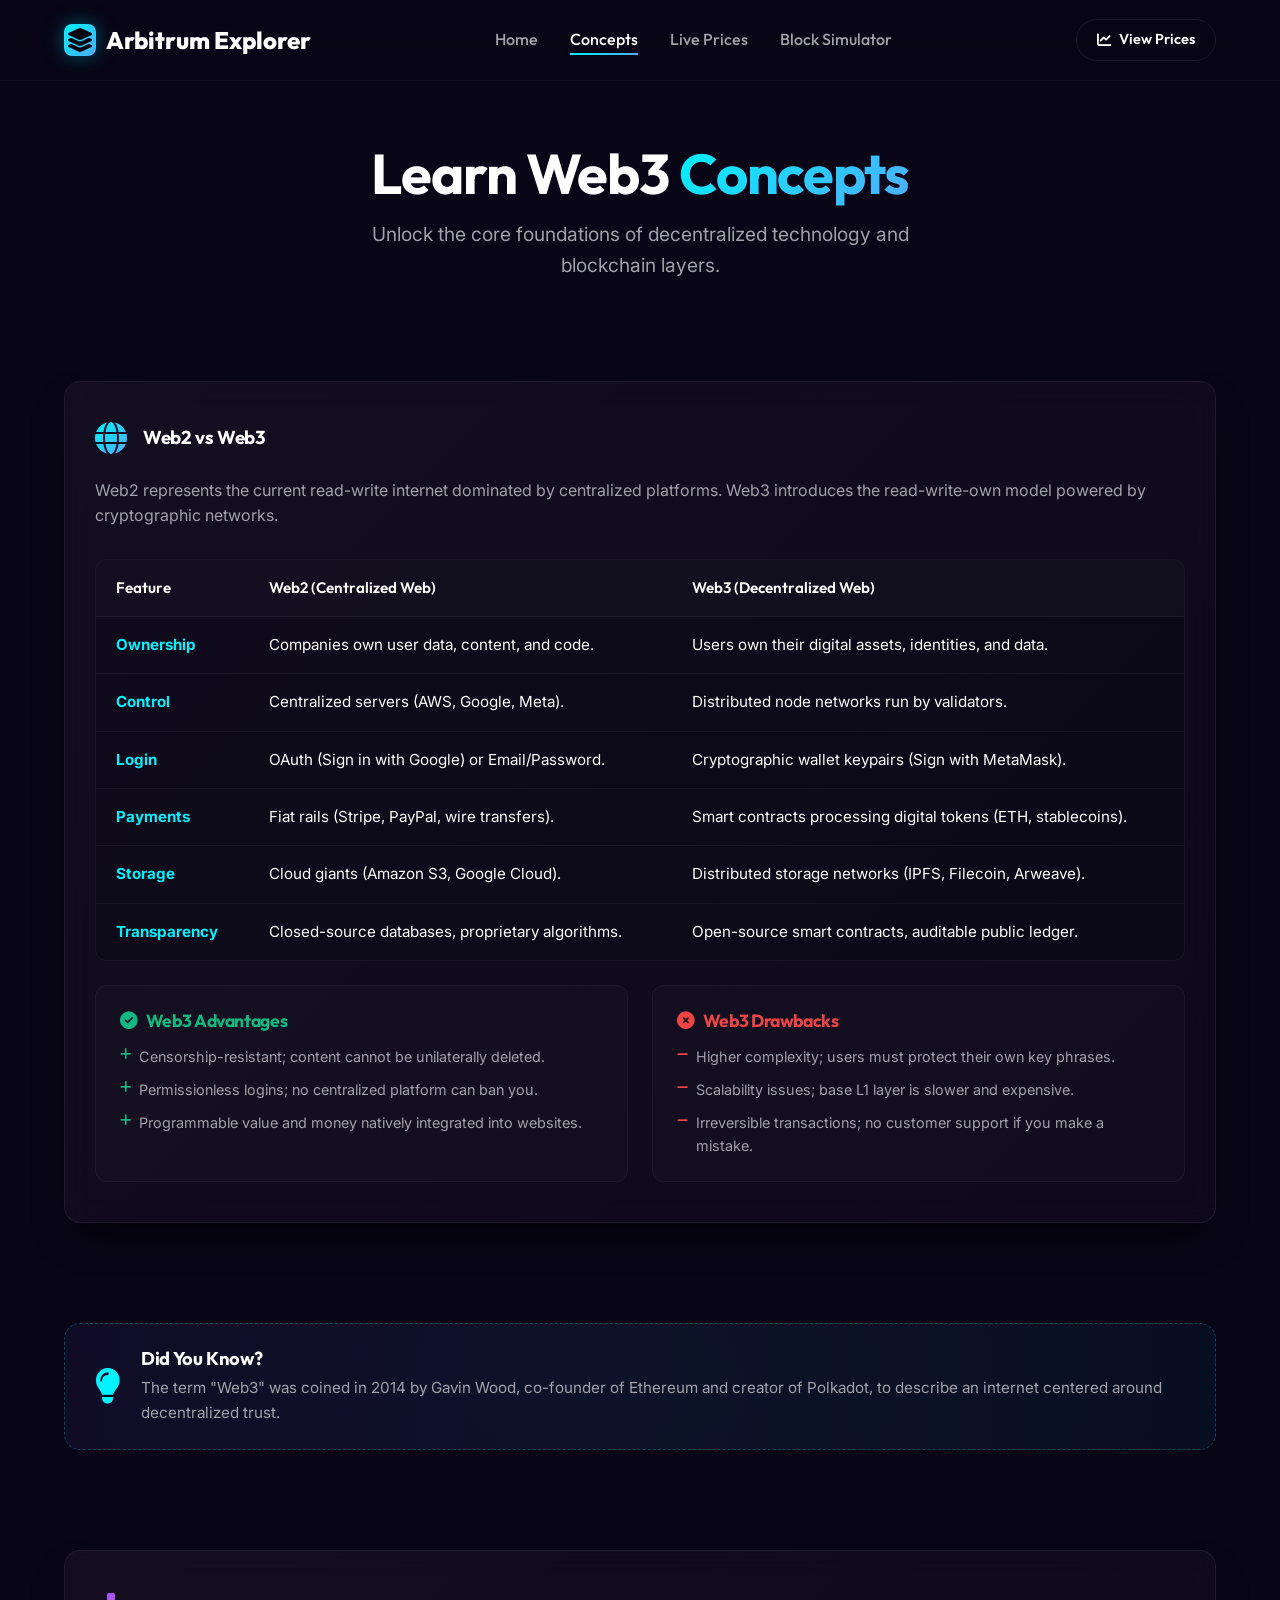
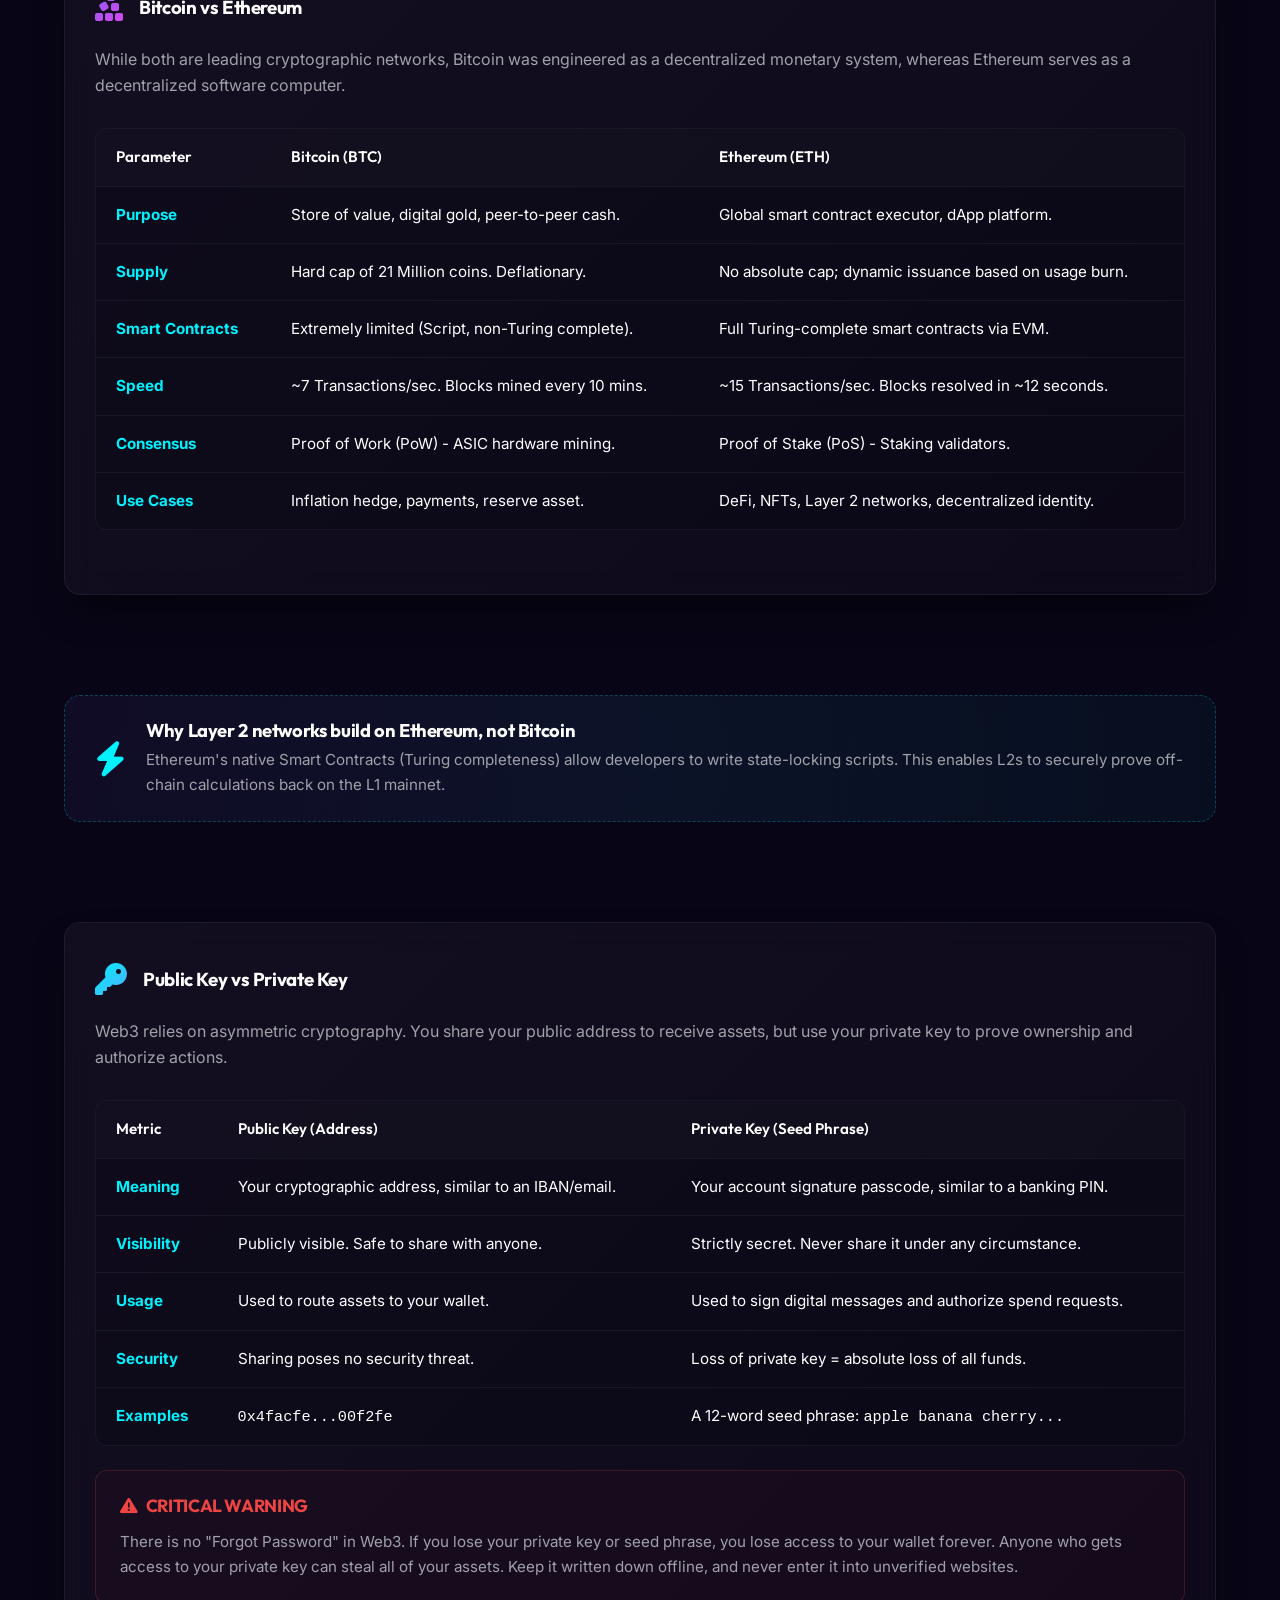
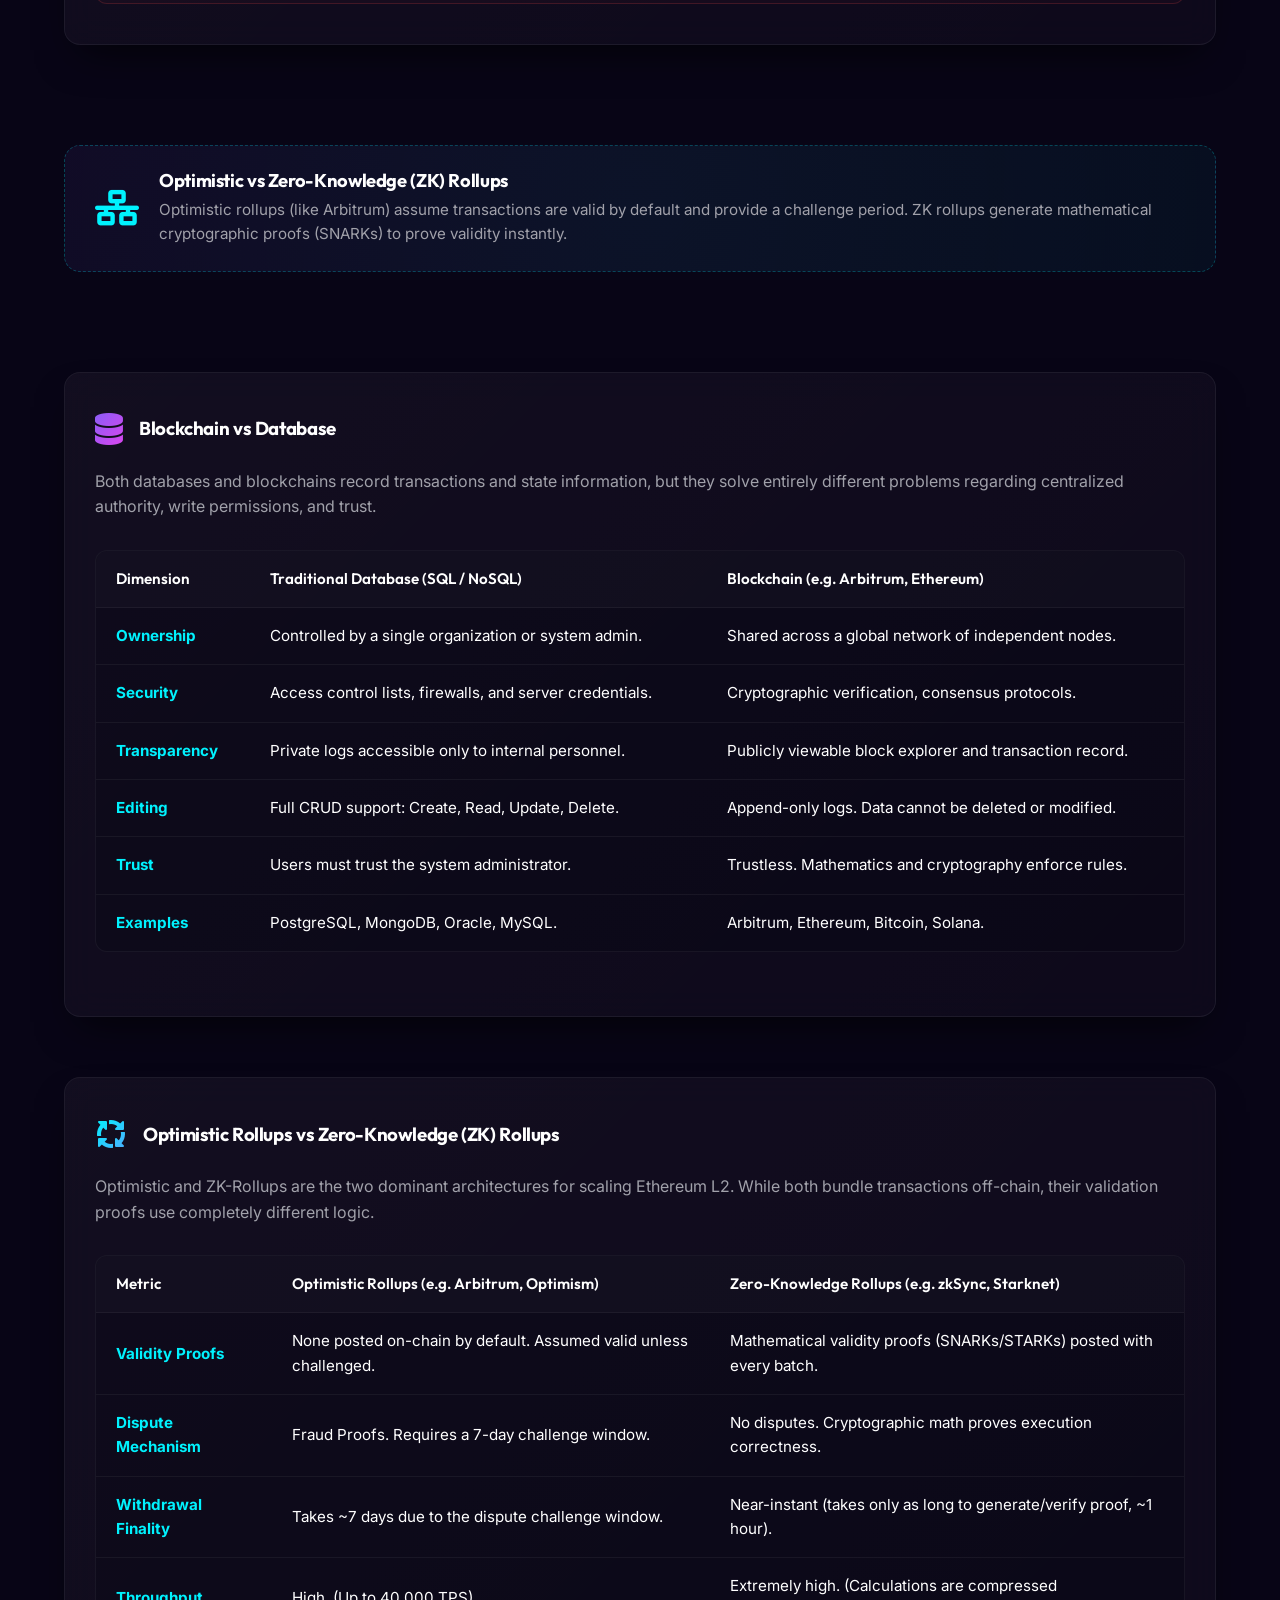
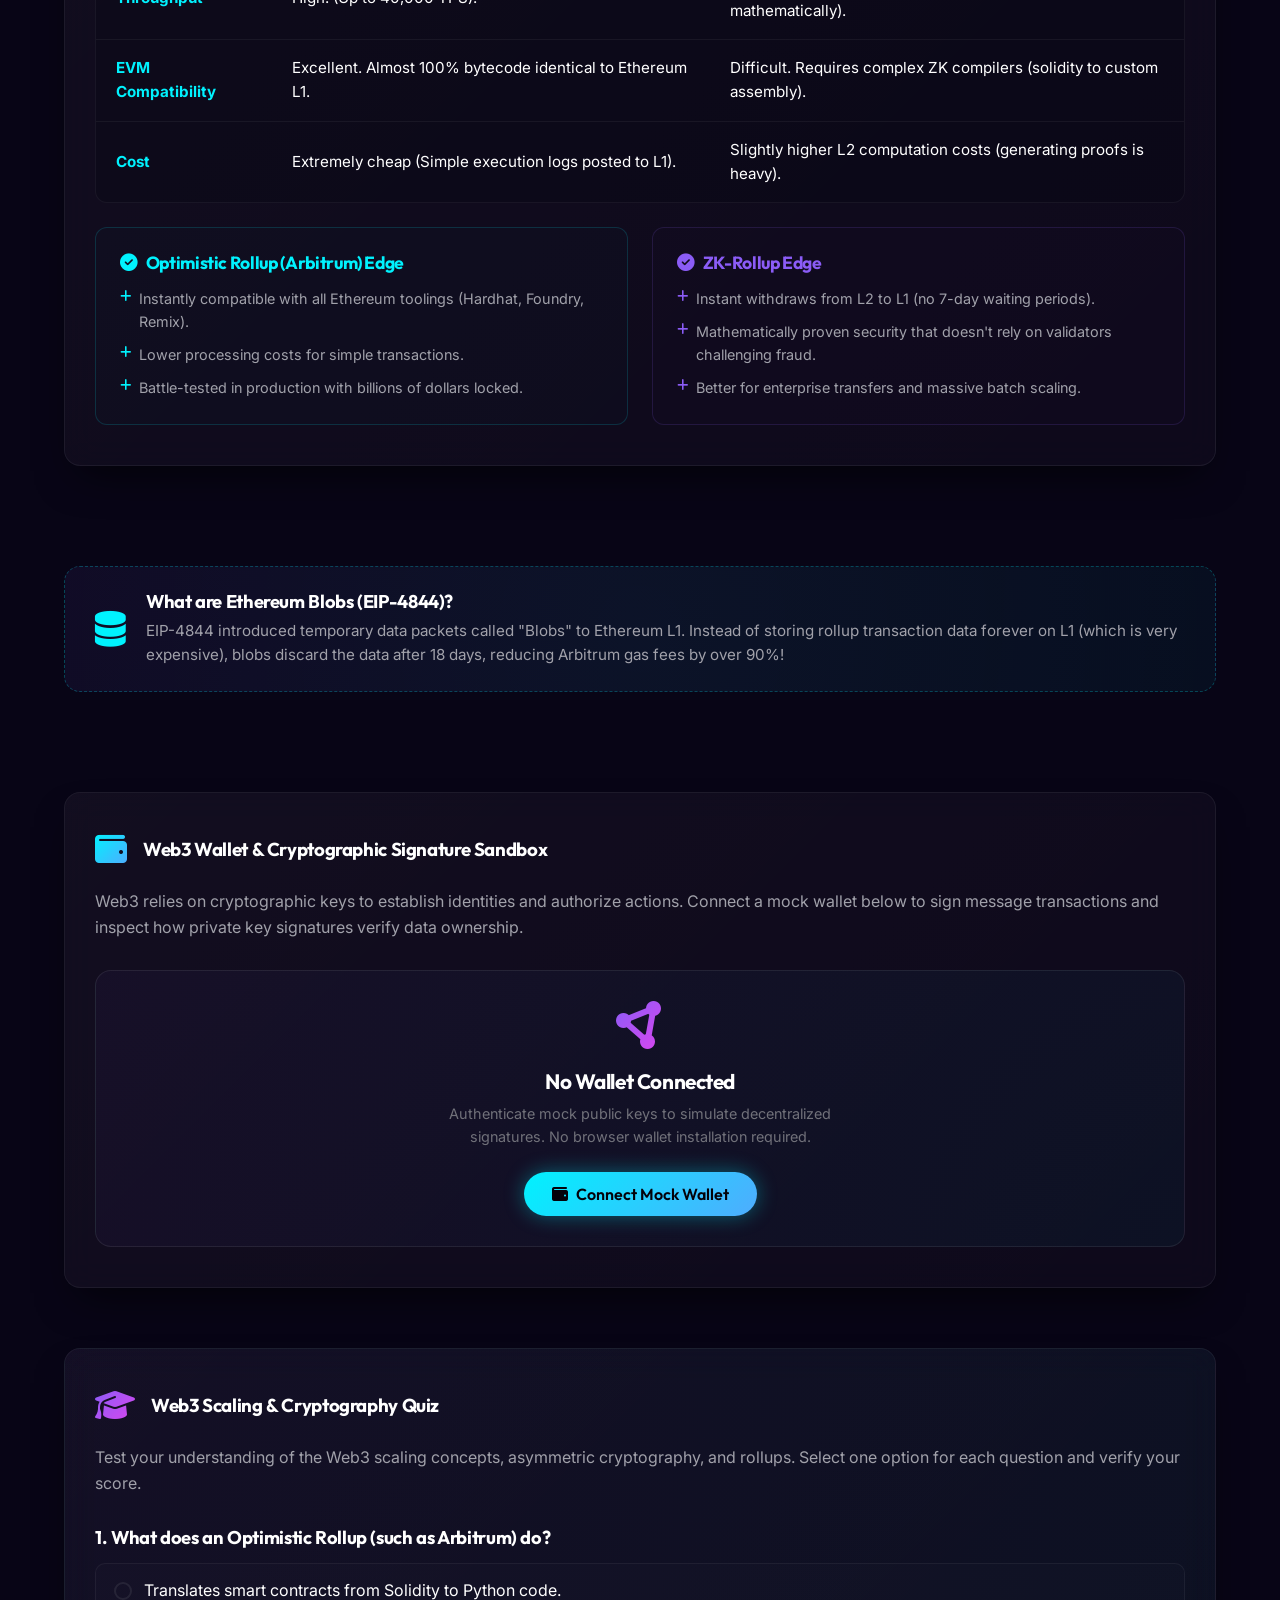
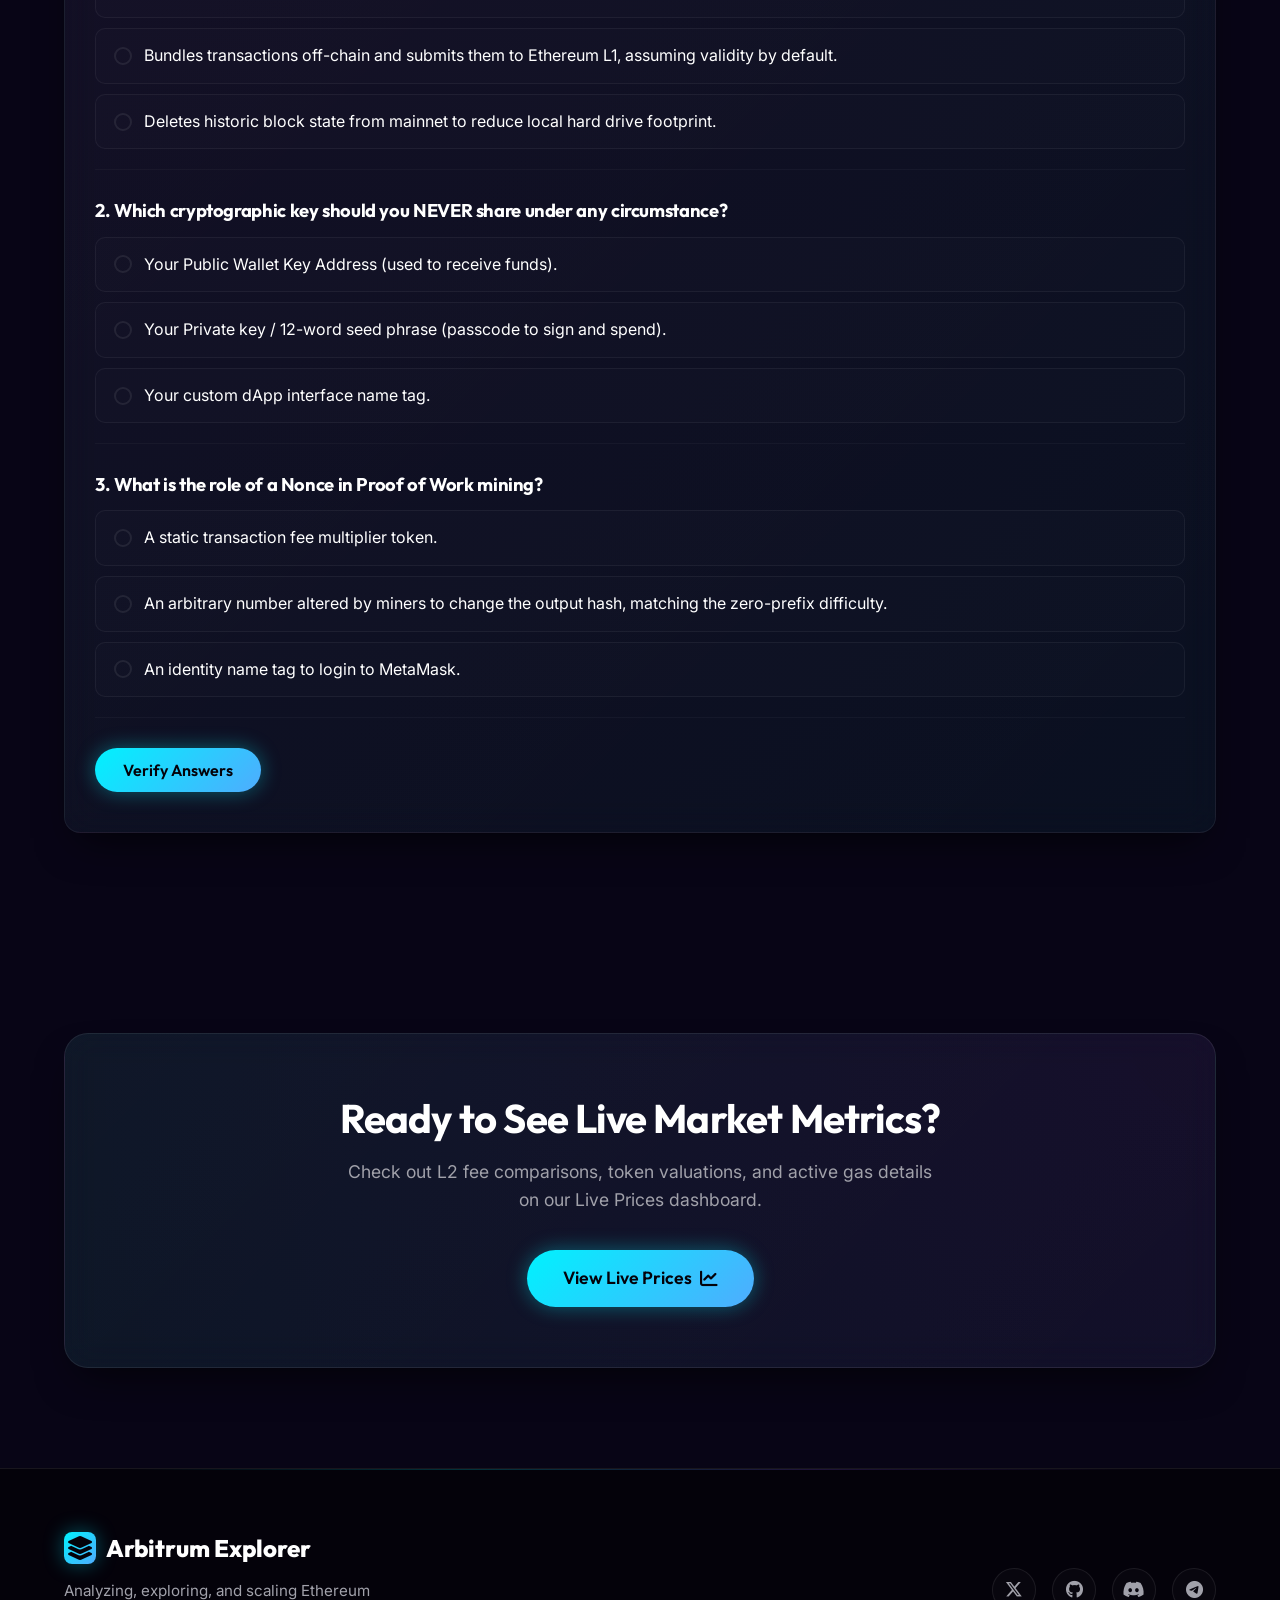
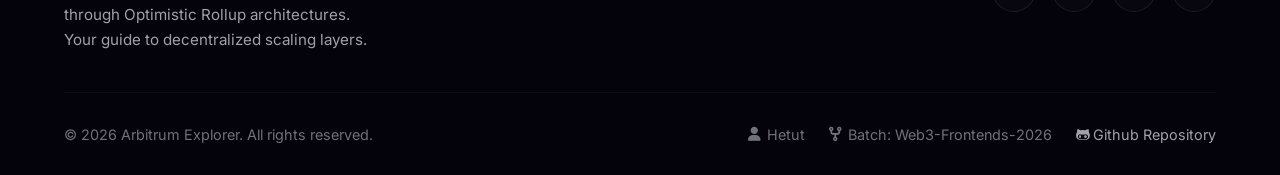
==== concepts.html @ abf1ec62 "feat: complete Arbitrum Explorer Web3 platform" ====
<!DOCTYPE html>
<html lang="en">
<head>
  <meta charset="UTF-8">
  <meta name="viewport" content="width=device-width, initial-scale=1.0">
  <title>Arbitrum Explorer | Learn Web3 Concepts</title>
  <meta name="description" content="Deep dive into core Web3 foundations. Compare Web2 vs Web3, Bitcoin vs Ethereum, Public vs Private Keys, and Blockchains vs Databases.">
  
  <!-- CSS -->
  <link rel="stylesheet" href="css/style.css">
  <link rel="stylesheet" href="css/responsive.css">
  
  <!-- FontAwesome Icons -->
  <link rel="stylesheet" href="https://cdnjs.cloudflare.com/ajax/libs/font-awesome/6.4.0/css/all.min.css">
  
  <style>
    /* Concept Specific Inline Styling to keep code organized */
    .concepts-container {
      display: flex;
      flex-direction: column;
      gap: 60px;
      margin-top: 40px;
    }

    .concept-section {
      position: relative;
    }

    .concept-title-bar {
      display: flex;
      align-items: center;
      gap: 16px;
      margin-bottom: 24px;
    }

    .concept-title-bar i {
      font-size: 2rem;
    }

    .table-wrapper {
      width: 100%;
      overflow-x: auto;
      border-radius: 12px;
      border: 1px solid rgba(255, 255, 255, 0.05);
      margin-bottom: 24px;
      background: rgba(4, 2, 10, 0.2);
    }

    .concept-table {
      width: 100%;
      border-collapse: collapse;
      text-align: left;
      font-size: 0.95rem;
      min-width: 600px;
    }

    .concept-table th, .concept-table td {
      padding: 16px 20px;
      border-bottom: 1px solid rgba(255, 255, 255, 0.05);
    }

    .concept-table th {
      background: rgba(255, 255, 255, 0.02);
      font-family: var(--font-title);
      font-weight: 600;
      color: var(--text-primary);
    }

    .concept-table tr:last-child td {
      border-bottom: none;
    }

    .concept-table td strong {
      color: var(--accent-cyan);
    }

    .pros-cons-grid {
      display: grid;
      grid-template-columns: 1fr 1fr;
      gap: 24px;
      margin-top: 20px;
    }

    .pros-box, .cons-box {
      padding: 24px;
      border-radius: 12px;
      background: rgba(255, 255, 255, 0.015);
      border: 1px solid rgba(255, 255, 255, 0.04);
    }

    .pros-box h5, .cons-box h5 {
      font-size: 1.1rem;
      margin-bottom: 14px;
      display: flex;
      align-items: center;
      gap: 8px;
    }

    .pros-box h5 { color: #10b981; }
    .cons-box h5 { color: #ef4444; }

    .bullet-list {
      list-style: none;
      display: flex;
      flex-direction: column;
      gap: 10px;
      font-size: 0.9rem;
      color: var(--text-secondary);
    }

    .bullet-list li {
      display: flex;
      gap: 8px;
      align-items: flex-start;
    }

    .bullet-list li i {
      margin-top: 4px;
      font-size: 0.8rem;
    }

    /* Did You Know? Styles */
    .dyk-card {
      background: radial-gradient(circle at top left, rgba(139, 92, 246, 0.07), rgba(0, 242, 254, 0.04));
      border: 1px dashed rgba(0, 242, 254, 0.25);
      border-radius: 16px;
      padding: 24px 30px;
      display: flex;
      align-items: center;
      gap: 20px;
      margin: 40px 0;
      position: relative;
      overflow: hidden;
    }

    .dyk-card::before {
      content: '';
      position: absolute;
      top: -50%;
      left: -50%;
      width: 200%;
      height: 200%;
      background: radial-gradient(circle, rgba(0, 242, 254, 0.03) 0%, transparent 60%);
      pointer-events: none;
      z-index: 0;
    }

    .dyk-icon {
      font-size: 2.2rem;
      color: var(--accent-cyan);
      flex-shrink: 0;
      animation: bulb-pulse 2s infinite alternate;
      z-index: 1;
    }

    .dyk-content {
      z-index: 1;
    }

    .dyk-content h4 {
      font-size: 1.15rem;
      margin-bottom: 6px;
      color: var(--text-primary);
    }

    .dyk-content p {
      color: var(--text-secondary);
      font-size: 0.95rem;
      margin: 0;
    }

    @keyframes bulb-pulse {
      0% { text-shadow: 0 0 5px rgba(0,242,254,0.1); transform: scale(1); }
      100% { text-shadow: 0 0 15px rgba(0,242,254,0.5); transform: scale(1.05); }
    }

    @media (max-width: 768px) {
      .pros-cons-grid {
        grid-template-columns: 1fr;
      }
      .dyk-card {
        flex-direction: column;
        text-align: center;
        padding: 24px;
      }
    }

    /* Wallet Sandbox styles */
    .wallet-sandbox {
      background: radial-gradient(circle at bottom right, rgba(0, 242, 254, 0.04), rgba(139, 92, 246, 0.04));
      border: 1px solid rgba(255, 255, 255, 0.08);
      border-radius: 16px;
      padding: 30px;
      margin-top: 30px;
    }

    .wallet-connected-panel {
      display: none;
      margin-top: 24px;
      padding-top: 24px;
      border-top: 1px solid rgba(255, 255, 255, 0.05);
      animation: fadeIn 0.4s ease;
    }

    .wallet-meta-row {
      display: grid;
      grid-template-columns: repeat(auto-fit, minmax(200px, 1fr));
      gap: 20px;
      margin-bottom: 24px;
    }

    .wallet-meta-item {
      background: rgba(255, 255, 255, 0.01);
      border: 1px solid rgba(255, 255, 255, 0.04);
      padding: 16px;
      border-radius: 10px;
    }

    .wallet-meta-item label {
      display: block;
      font-size: 0.8rem;
      color: var(--text-muted);
      margin-bottom: 4px;
      text-transform: uppercase;
      letter-spacing: 0.5px;
    }

    .wallet-meta-item span {
      font-family: var(--font-title);
      font-size: 1.15rem;
      font-weight: 700;
    }

    .signature-sandbox-area {
      display: flex;
      flex-direction: column;
      gap: 12px;
    }

    .signature-output-box {
      display: none;
      background: rgba(16, 185, 129, 0.04);
      border: 1px solid rgba(16, 185, 129, 0.15);
      padding: 16px;
      border-radius: 10px;
      margin-top: 16px;
      animation: slideUp 0.4s ease;
    }

    /* Quiz styles */
    .quiz-card {
      background: radial-gradient(circle at top left, rgba(139, 92, 246, 0.04), rgba(0, 242, 254, 0.04));
      padding: 40px 30px;
      border-radius: 16px;
      border: 1px solid var(--border-color);
    }

    .quiz-question {
      margin-bottom: 30px;
      border-bottom: 1px solid rgba(255, 255, 255, 0.03);
      padding-bottom: 20px;
    }

    .quiz-question h4 {
      font-size: 1.15rem;
      margin-bottom: 14px;
    }

    .quiz-options {
      display: flex;
      flex-direction: column;
      gap: 10px;
    }

    .quiz-option {
      background: rgba(255, 255, 255, 0.01);
      border: 1px solid rgba(255, 255, 255, 0.05);
      border-radius: 10px;
      padding: 14px 18px;
      cursor: pointer;
      transition: all 0.3s ease;
      display: flex;
      align-items: center;
      gap: 12px;
    }

    .quiz-option:hover {
      background: rgba(255, 255, 255, 0.02);
      border-color: rgba(0, 242, 254, 0.25);
    }

    .quiz-option.selected {
      background: rgba(0, 242, 254, 0.05);
      border-color: var(--accent-cyan);
      box-shadow: 0 0 15px rgba(0, 242, 254, 0.1);
    }

    .quiz-option.correct {
      background: rgba(16, 185, 129, 0.1) !important;
      border-color: #10b981 !important;
    }

    .quiz-option.incorrect {
      background: rgba(239, 68, 68, 0.1) !important;
      border-color: #ef4444 !important;
    }

    .option-dot {
      width: 18px;
      height: 18px;
      border-radius: 50%;
      border: 2px solid var(--border-color);
      display: inline-block;
      flex-shrink: 0;
      transition: all 0.2s ease;
    }

    .quiz-option.selected .option-dot {
      border-color: var(--accent-cyan);
      background: var(--accent-cyan);
      box-shadow: var(--glow-cyan);
    }

    .quiz-option.correct .option-dot {
      border-color: #10b981;
      background: #10b981;
    }

    .quiz-option.incorrect .option-dot {
      border-color: #ef4444;
      background: #ef4444;
    }

    .quiz-explanation {
      margin-top: 10px;
      font-size: 0.95rem;
      color: #10b981;
      display: none;
    }

    .quiz-explanation.show {
      display: block;
    }

    .quiz-results-panel {
      display: none;
      padding: 24px;
      border-radius: 12px;
      text-align: center;
      margin-top: 30px;
      animation: fadeIn 0.4s ease;
    }

    @keyframes fadeIn {
      from { opacity: 0; }
      to { opacity: 1; }
    }

    @keyframes slideUp {
      from { opacity: 0; transform: translateY(10px); }
      to { opacity: 1; transform: translateY(0); }
    }
  </style>
</head>
<body>

  <!-- BACKGROUND CANVAS & GLOWS -->
  <canvas id="bg-canvas"></canvas>
  <div class="grid-overlay"></div>
  <div class="blur-glow-1"></div>
  <div class="blur-glow-2"></div>

  <!-- STICKY NAVBAR -->
  <nav class="navbar" id="navbar">
    <div class="navbar-container">
      <a href="index.html" class="logo">
        <div class="logo-icon">
          <i class="fa-solid fa-layer-group"></i>
        </div>
        Arbitrum Explorer
      </a>
      
      <ul class="nav-menu">
        <li><a href="index.html" class="nav-link">Home</a></li>
        <li><a href="concepts.html" class="nav-link">Concepts</a></li>
        <li><a href="prices.html" class="nav-link">Live Prices</a></li>
        <li><a href="simulator.html" class="nav-link">Block Simulator</a></li>
      </ul>

      <div class="nav-actions">
        <a href="prices.html" class="btn btn-outline" style="padding: 8px 20px; font-size: 0.9rem;">
          <i class="fa-solid fa-chart-line"></i> View Prices
        </a>
      </div>

      <button class="hamburger" aria-label="Toggle Menu">
        <span></span>
        <span></span>
        <span></span>
      </button>
    </div>
  </nav>

  <!-- PAGE HEADER -->
  <section class="section-padding" style="padding-top: 140px; padding-bottom: 20px;">
    <div class="section-header reveal" style="margin-bottom: 20px;">
      <h1 style="font-size: 3.5rem; margin-bottom: 12px;">Learn Web3 <span class="text-gradient">Concepts</span></h1>
      <p style="font-size: 1.2rem; color: var(--text-secondary);">Unlock the core foundations of decentralized technology and blockchain layers.</p>
    </div>
  </section>

  <!-- CONCEPTS SECTIONS -->
  <main class="section-padding" style="padding-top: 20px;">
    <div class="concepts-container">

      <!-- CONCEPT 1: WEB2 VS WEB3 -->
      <section class="concept-section reveal" id="web2-web3">
        <div class="glass-card" style="padding: 40px 30px;">
          
          <div class="concept-title-bar">
            <i class="fa-solid fa-globe text-gradient"></i>
            <h3>Web2 vs Web3</h3>
          </div>
          
          <p style="color: var(--text-secondary); margin-bottom: 30px; font-size: 1rem;">
            Web2 represents the current read-write internet dominated by centralized platforms. Web3 introduces the read-write-own model powered by cryptographic networks.
          </p>

          <!-- Glass Table -->
          <div class="table-wrapper">
            <table class="concept-table">
              <thead>
                <tr>
                  <th>Feature</th>
                  <th>Web2 (Centralized Web)</th>
                  <th>Web3 (Decentralized Web)</th>
                </tr>
              </thead>
              <tbody>
                <tr>
                  <td><strong>Ownership</strong></td>
                  <td>Companies own user data, content, and code.</td>
                  <td>Users own their digital assets, identities, and data.</td>
                </tr>
                <tr>
                  <td><strong>Control</strong></td>
                  <td>Centralized servers (AWS, Google, Meta).</td>
                  <td>Distributed node networks run by validators.</td>
                </tr>
                <tr>
                  <td><strong>Login</strong></td>
                  <td>OAuth (Sign in with Google) or Email/Password.</td>
                  <td>Cryptographic wallet keypairs (Sign with MetaMask).</td>
                </tr>
                <tr>
                  <td><strong>Payments</strong></td>
                  <td>Fiat rails (Stripe, PayPal, wire transfers).</td>
                  <td>Smart contracts processing digital tokens (ETH, stablecoins).</td>
                </tr>
                <tr>
                  <td><strong>Storage</strong></td>
                  <td>Cloud giants (Amazon S3, Google Cloud).</td>
                  <td>Distributed storage networks (IPFS, Filecoin, Arweave).</td>
                </tr>
                <tr>
                  <td><strong>Transparency</strong></td>
                  <td>Closed-source databases, proprietary algorithms.</td>
                  <td>Open-source smart contracts, auditable public ledger.</td>
                </tr>
              </tbody>
            </table>
          </div>

          <!-- Pros and Cons -->
          <div class="pros-cons-grid">
            <div class="pros-box">
              <h5><i class="fa-solid fa-circle-check"></i> Web3 Advantages</h5>
              <ul class="bullet-list">
                <li><i class="fa-solid fa-plus" style="color:#10b981;"></i> Censorship-resistant; content cannot be unilaterally deleted.</li>
                <li><i class="fa-solid fa-plus" style="color:#10b981;"></i> Permissionless logins; no centralized platform can ban you.</li>
                <li><i class="fa-solid fa-plus" style="color:#10b981;"></i> Programmable value and money natively integrated into websites.</li>
              </ul>
            </div>
            <div class="cons-box">
              <h5><i class="fa-solid fa-circle-xmark"></i> Web3 Drawbacks</h5>
              <ul class="bullet-list">
                <li><i class="fa-solid fa-minus" style="color:#ef4444;"></i> Higher complexity; users must protect their own key phrases.</li>
                <li><i class="fa-solid fa-minus" style="color:#ef4444;"></i> Scalability issues; base L1 layer is slower and expensive.</li>
                <li><i class="fa-solid fa-minus" style="color:#ef4444;"></i> Irreversible transactions; no customer support if you make a mistake.</li>
              </ul>
            </div>
          </div>

        </div>
      </section>

      <!-- DID YOU KNOW CARD 1 -->
      <div class="dyk-card reveal">
        <div class="dyk-icon">
          <i class="fa-solid fa-lightbulb"></i>
        </div>
        <div class="dyk-content">
          <h4>Did You Know?</h4>
          <p>The term "Web3" was coined in 2014 by Gavin Wood, co-founder of Ethereum and creator of Polkadot, to describe an internet centered around decentralized trust.</p>
        </div>
      </div>

      <!-- CONCEPT 2: BITCOIN VS ETHEREUM -->
      <section class="concept-section reveal" id="btc-eth">
        <div class="glass-card" style="padding: 40px 30px;">
          
          <div class="concept-title-bar">
            <i class="fa-solid fa-cubes-stacked text-gradient-purple"></i>
            <h3>Bitcoin vs Ethereum</h3>
          </div>
          
          <p style="color: var(--text-secondary); margin-bottom: 30px; font-size: 1rem;">
            While both are leading cryptographic networks, Bitcoin was engineered as a decentralized monetary system, whereas Ethereum serves as a decentralized software computer.
          </p>

          <div class="table-wrapper">
            <table class="concept-table">
              <thead>
                <tr>
                  <th>Parameter</th>
                  <th>Bitcoin (BTC)</th>
                  <th>Ethereum (ETH)</th>
                </tr>
              </thead>
              <tbody>
                <tr>
                  <td><strong>Purpose</strong></td>
                  <td>Store of value, digital gold, peer-to-peer cash.</td>
                  <td>Global smart contract executor, dApp platform.</td>
                </tr>
                <tr>
                  <td><strong>Supply</strong></td>
                  <td>Hard cap of 21 Million coins. Deflationary.</td>
                  <td>No absolute cap; dynamic issuance based on usage burn.</td>
                </tr>
                <tr>
                  <td><strong>Smart Contracts</strong></td>
                  <td>Extremely limited (Script, non-Turing complete).</td>
                  <td>Full Turing-complete smart contracts via EVM.</td>
                </tr>
                <tr>
                  <td><strong>Speed</strong></td>
                  <td>~7 Transactions/sec. Blocks mined every 10 mins.</td>
                  <td>~15 Transactions/sec. Blocks resolved in ~12 seconds.</td>
                </tr>
                <tr>
                  <td><strong>Consensus</strong></td>
                  <td>Proof of Work (PoW) - ASIC hardware mining.</td>
                  <td>Proof of Stake (PoS) - Staking validators.</td>
                </tr>
                <tr>
                  <td><strong>Use Cases</strong></td>
                  <td>Inflation hedge, payments, reserve asset.</td>
                  <td>DeFi, NFTs, Layer 2 networks, decentralized identity.</td>
                </tr>
              </tbody>
            </table>
          </div>

        </div>
      </section>

      <!-- DID YOU KNOW CARD 2 -->
      <div class="dyk-card reveal">
        <div class="dyk-icon">
          <i class="fa-solid fa-bolt"></i>
        </div>
        <div class="dyk-content">
          <h4>Why Layer 2 networks build on Ethereum, not Bitcoin</h4>
          <p>Ethereum's native Smart Contracts (Turing completeness) allow developers to write state-locking scripts. This enables L2s to securely prove off-chain calculations back on the L1 mainnet.</p>
        </div>
      </div>

      <!-- CONCEPT 3: PUBLIC KEY VS PRIVATE KEY -->
      <section class="concept-section reveal" id="keys">
        <div class="glass-card" style="padding: 40px 30px;">
          
          <div class="concept-title-bar">
            <i class="fa-solid fa-key text-gradient"></i>
            <h3>Public Key vs Private Key</h3>
          </div>
          
          <p style="color: var(--text-secondary); margin-bottom: 30px; font-size: 1rem;">
            Web3 relies on asymmetric cryptography. You share your public address to receive assets, but use your private key to prove ownership and authorize actions.
          </p>

          <div class="table-wrapper">
            <table class="concept-table">
              <thead>
                <tr>
                  <th>Metric</th>
                  <th>Public Key (Address)</th>
                  <th>Private Key (Seed Phrase)</th>
                </tr>
              </thead>
              <tbody>
                <tr>
                  <td><strong>Meaning</strong></td>
                  <td>Your cryptographic address, similar to an IBAN/email.</td>
                  <td>Your account signature passcode, similar to a banking PIN.</td>
                </tr>
                <tr>
                  <td><strong>Visibility</strong></td>
                  <td>Publicly visible. Safe to share with anyone.</td>
                  <td>Strictly secret. Never share it under any circumstance.</td>
                </tr>
                <tr>
                  <td><strong>Usage</strong></td>
                  <td>Used to route assets to your wallet.</td>
                  <td>Used to sign digital messages and authorize spend requests.</td>
                </tr>
                <tr>
                  <td><strong>Security</strong></td>
                  <td>Sharing poses no security threat.</td>
                  <td>Loss of private key = absolute loss of all funds.</td>
                </tr>
                <tr>
                  <td><strong>Examples</strong></td>
                  <td><code>0x4facfe...00f2fe</code></td>
                  <td>A 12-word seed phrase: <code>apple banana cherry...</code></td>
                </tr>
              </tbody>
            </table>
          </div>

          <div class="cons-box" style="background: rgba(239, 68, 68, 0.03); border: 1px solid rgba(239, 68, 68, 0.2); margin-top: 24px;">
            <h5 style="color: #ef4444;"><i class="fa-solid fa-triangle-exclamation"></i> CRITICAL WARNING</h5>
            <p style="color: var(--text-secondary); font-size: 0.95rem; line-height: 1.6; margin: 0;">
              There is no "Forgot Password" in Web3. If you lose your private key or seed phrase, you lose access to your wallet forever. 
              Anyone who gets access to your private key can steal all of your assets. Keep it written down offline, and never enter it into unverified websites.
            </p>
          </div>

        </div>
      </section>

      <!-- DID YOU KNOW CARD 3 -->
      <div class="dyk-card reveal">
        <div class="dyk-icon">
          <i class="fa-solid fa-network-wired"></i>
        </div>
        <div class="dyk-content">
          <h4>Optimistic vs Zero-Knowledge (ZK) Rollups</h4>
          <p>Optimistic rollups (like Arbitrum) assume transactions are valid by default and provide a challenge period. ZK rollups generate mathematical cryptographic proofs (SNARKs) to prove validity instantly.</p>
        </div>
      </div>

      <!-- CONCEPT 4: BLOCKCHAIN VS TRADITIONAL DATABASE -->
      <section class="concept-section reveal" id="db-blockchain">
        <div class="glass-card" style="padding: 40px 30px;">
          
          <div class="concept-title-bar">
            <i class="fa-solid fa-database text-gradient-purple"></i>
            <h3>Blockchain vs Database</h3>
          </div>
          
          <p style="color: var(--text-secondary); margin-bottom: 30px; font-size: 1rem;">
            Both databases and blockchains record transactions and state information, but they solve entirely different problems regarding centralized authority, write permissions, and trust.
          </p>

          <div class="table-wrapper">
            <table class="concept-table">
              <thead>
                <tr>
                  <th>Dimension</th>
                  <th>Traditional Database (SQL / NoSQL)</th>
                  <th>Blockchain (e.g. Arbitrum, Ethereum)</th>
                </tr>
              </thead>
              <tbody>
                <tr>
                  <td><strong>Ownership</strong></td>
                  <td>Controlled by a single organization or system admin.</td>
                  <td>Shared across a global network of independent nodes.</td>
                </tr>
                <tr>
                  <td><strong>Security</strong></td>
                  <td>Access control lists, firewalls, and server credentials.</td>
                  <td>Cryptographic verification, consensus protocols.</td>
                </tr>
                <tr>
                  <td><strong>Transparency</strong></td>
                  <td>Private logs accessible only to internal personnel.</td>
                  <td>Publicly viewable block explorer and transaction record.</td>
                </tr>
                <tr>
                  <td><strong>Editing</strong></td>
                  <td>Full CRUD support: Create, Read, Update, Delete.</td>
                  <td>Append-only logs. Data cannot be deleted or modified.</td>
                </tr>
                <tr>
                  <td><strong>Trust</strong></td>
                  <td>Users must trust the system administrator.</td>
                  <td>Trustless. Mathematics and cryptography enforce rules.</td>
                </tr>
                <tr>
                  <td><strong>Examples</strong></td>
                  <td>PostgreSQL, MongoDB, Oracle, MySQL.</td>
                  <td>Arbitrum, Ethereum, Bitcoin, Solana.</td>
                </tr>
              </tbody>
            </table>
          </div>

        </div>
      </section>

      <!-- CONCEPT 5: OPTIMISTIC ROLLUPS VS ZK-ROLLUPS -->
      <section class="concept-section reveal" id="optimistic-zk-rollups">
        <div class="glass-card" style="padding: 40px 30px;">
          
          <div class="concept-title-bar">
            <i class="fa-solid fa-arrows-spin text-gradient"></i>
            <h3>Optimistic Rollups vs Zero-Knowledge (ZK) Rollups</h3>
          </div>
          
          <p style="color: var(--text-secondary); margin-bottom: 30px; font-size: 1rem;">
            Optimistic and ZK-Rollups are the two dominant architectures for scaling Ethereum L2. While both bundle transactions off-chain, their validation proofs use completely different logic.
          </p>

          <!-- Glass Table -->
          <div class="table-wrapper">
            <table class="concept-table">
              <thead>
                <tr>
                  <th>Metric</th>
                  <th>Optimistic Rollups (e.g. Arbitrum, Optimism)</th>
                  <th>Zero-Knowledge Rollups (e.g. zkSync, Starknet)</th>
                </tr>
              </thead>
              <tbody>
                <tr>
                  <td><strong>Validity Proofs</strong></td>
                  <td>None posted on-chain by default. Assumed valid unless challenged.</td>
                  <td>Mathematical validity proofs (SNARKs/STARKs) posted with every batch.</td>
                </tr>
                <tr>
                  <td><strong>Dispute Mechanism</strong></td>
                  <td>Fraud Proofs. Requires a 7-day challenge window.</td>
                  <td>No disputes. Cryptographic math proves execution correctness.</td>
                </tr>
                <tr>
                  <td><strong>Withdrawal Finality</strong></td>
                  <td>Takes ~7 days due to the dispute challenge window.</td>
                  <td>Near-instant (takes only as long to generate/verify proof, ~1 hour).</td>
                </tr>
                <tr>
                  <td><strong>Throughput</strong></td>
                  <td>High. (Up to 40,000 TPS).</td>
                  <td>Extremely high. (Calculations are compressed mathematically).</td>
                </tr>
                <tr>
                  <td><strong>EVM Compatibility</strong></td>
                  <td>Excellent. Almost 100% bytecode identical to Ethereum L1.</td>
                  <td>Difficult. Requires complex ZK compilers (solidity to custom assembly).</td>
                </tr>
                <tr>
                  <td><strong>Cost</strong></td>
                  <td>Extremely cheap (Simple execution logs posted to L1).</td>
                  <td>Slightly higher L2 computation costs (generating proofs is heavy).</td>
                </tr>
              </tbody>
            </table>
          </div>

          <!-- Pros and Cons -->
          <div class="pros-cons-grid">
            <div class="pros-box" style="background: rgba(0, 242, 254, 0.01); border-color: rgba(0, 242, 254, 0.15);">
              <h5 style="color: var(--accent-cyan);"><i class="fa-solid fa-circle-check"></i> Optimistic Rollup (Arbitrum) Edge</h5>
              <ul class="bullet-list">
                <li><i class="fa-solid fa-plus" style="color:var(--accent-cyan);"></i> Instantly compatible with all Ethereum toolings (Hardhat, Foundry, Remix).</li>
                <li><i class="fa-solid fa-plus" style="color:var(--accent-cyan);"></i> Lower processing costs for simple transactions.</li>
                <li><i class="fa-solid fa-plus" style="color:var(--accent-cyan);"></i> Battle-tested in production with billions of dollars locked.</li>
              </ul>
            </div>
            <div class="cons-box" style="background: rgba(139, 92, 246, 0.01); border-color: rgba(139, 92, 246, 0.15);">
              <h5 style="color: var(--accent-purple);"><i class="fa-solid fa-circle-check"></i> ZK-Rollup Edge</h5>
              <ul class="bullet-list">
                <li><i class="fa-solid fa-plus" style="color:var(--accent-purple);"></i> Instant withdraws from L2 to L1 (no 7-day waiting periods).</li>
                <li><i class="fa-solid fa-plus" style="color:var(--accent-purple);"></i> Mathematically proven security that doesn't rely on validators challenging fraud.</li>
                <li><i class="fa-solid fa-plus" style="color:var(--accent-purple);"></i> Better for enterprise transfers and massive batch scaling.</li>
              </ul>
            </div>
          </div>

        </div>
      </section>

      <!-- DID YOU KNOW CARD 4 -->
      <div class="dyk-card reveal">
        <div class="dyk-icon">
          <i class="fa-solid fa-database"></i>
        </div>
        <div class="dyk-content">
          <h4>What are Ethereum Blobs (EIP-4844)?</h4>
          <p>EIP-4844 introduced temporary data packets called "Blobs" to Ethereum L1. Instead of storing rollup transaction data forever on L1 (which is very expensive), blobs discard the data after 18 days, reducing Arbitrum gas fees by over 90%!</p>
        </div>
      </div>

      <!-- INTERACTIVE COMPONENT 1: WEB3 WALLET & CRYPTOGRAPHIC SIGNATURE SANDBOX -->
      <section class="concept-section reveal" id="wallet-sandbox-section">
        <div class="glass-card" style="padding: 40px 30px;">
          
          <div class="concept-title-bar">
            <i class="fa-solid fa-wallet text-gradient"></i>
            <h3>Web3 Wallet & Cryptographic Signature Sandbox</h3>
          </div>
          
          <p style="color: var(--text-secondary); margin-bottom: 20px; font-size: 1rem;">
            Web3 relies on cryptographic keys to establish identities and authorize actions. 
            Connect a mock wallet below to sign message transactions and inspect how private key signatures verify data ownership.
          </p>

          <!-- Sandbox Area -->
          <div class="wallet-sandbox">
            <div style="display: flex; flex-direction: column; align-items: center; justify-content: center; text-align: center;" id="wallet-connect-prompt">
              <i class="fa-solid fa-circle-nodes text-gradient-purple" style="font-size: 3rem; margin-bottom: 20px; animation: bulb-pulse 2s infinite alternate;"></i>
              <h4 style="font-size: 1.3rem; margin-bottom: 8px;">No Wallet Connected</h4>
              <p style="color: var(--text-muted); font-size: 0.9rem; max-width: 400px; margin-bottom: 24px;">
                Authenticate mock public keys to simulate decentralized signatures. No browser wallet installation required.
              </p>
              <button class="btn btn-primary" id="sim-connect-btn">
                <i class="fa-solid fa-wallet"></i> Connect Mock Wallet
              </button>
            </div>

            <!-- Connected Interface Panel -->
            <div class="wallet-connected-panel" id="wallet-connected-panel">
              <div class="wallet-meta-row">
                <div class="wallet-meta-item">
                  <label>Mock Public Key Address</label>
                  <span class="monospace-text text-gradient" style="font-size: 0.95rem;">0x71C24BD876Ec4318976C47A25425425425428976</span>
                </div>
                <div class="wallet-meta-item">
                  <label>Decentralized Balance</label>
                  <span>12.45 ARB <span style="color: var(--text-muted); font-size: 0.85rem; font-weight: 500;">/ 0.42 ETH</span></span>
                </div>
                <div class="wallet-meta-item">
                  <label>Connection Status</label>
                  <span style="color: #10b981; text-shadow: 0 0 10px rgba(16,185,129,0.3);"><i class="fa-solid fa-circle"></i> Connected</span>
                </div>
              </div>

              <!-- Message signing -->
              <div class="signature-sandbox-area">
                <h4 style="font-size: 1.15rem; margin-bottom: 4px;">Sign Transaction Message</h4>
                <p style="color: var(--text-secondary); font-size: 0.9rem; margin-bottom: 12px;">
                  Type any mock text payload below. Clicking "Sign" represents using your Private Key to sign the message hash, producing an auditable cryptographic signature proof.
                </p>
                <textarea id="sim-sign-message" rows="3" class="monospace-text" style="width: 100%; padding: 12px; border-radius: 8px; border: 1px solid var(--border-color); background: rgba(255,255,255,0.02); color: var(--text-primary);" autocomplete="off">Arbitrum Explorer Signature Proof: Approve spend of 5.00 ARB on Uniswap v3</textarea>
                
                <button class="btn btn-secondary" id="sim-sign-btn" style="align-self: flex-start; margin-top: 10px;">
                  <i class="fa-solid fa-pen-nib"></i> Sign Message
                </button>
              </div>

              <!-- Signature Output Box -->
              <div class="signature-output-box" id="signature-output-box">
                <h5 style="color: #10b981; font-size: 1rem; margin-bottom: 6px; display: flex; align-items: center; gap: 8px;">
                  <i class="fa-solid fa-square-check"></i> Cryptographic Signature Generated!
                </h5>
                <p style="color: var(--text-secondary); font-size: 0.85rem; margin-bottom: 12px; line-height: 1.5;">
                  This proof string is mathematically derived from the message payload and your mock private key. Anyone on the node network can verify it using your public key address to prove *you* signed it.
                </p>
                <div class="monospace-text" id="sim-signature-text" style="background: rgba(16, 185, 129, 0.08); border: 1px dashed rgba(16,185,129,0.25); border-radius: 8px; padding: 12px; word-break: break-all; font-size: 0.85rem; color: #10b981;">
                  0x8c78b401c296efbc82d029f8f2e2f6946e492576fc939bbbd00fef01c2389a01...d8f4
                </div>
              </div>

            </div>

          </div>

        </div>
      </section>

      <!-- INTERACTIVE COMPONENT 2: INTERACTIVE KNOWLEDGE QUIZ -->
      <section class="concept-section reveal" id="quiz-sandbox-section">
        <div class="glass-card quiz-card">
          
          <div class="concept-title-bar">
            <i class="fa-solid fa-graduation-cap text-gradient-purple"></i>
            <h3>Web3 Scaling & Cryptography Quiz</h3>
          </div>
          
          <p style="color: var(--text-secondary); margin-bottom: 30px; font-size: 1rem;">
            Test your understanding of the Web3 scaling concepts, asymmetric cryptography, and rollups. Select one option for each question and verify your score.
          </p>

          <form id="web3-quiz" onsubmit="return false;">
            
            <!-- Question 1 -->
            <div class="quiz-question" data-question="1">
              <h4>1. What does an Optimistic Rollup (such as Arbitrum) do?</h4>
              <div class="quiz-options">
                <div class="quiz-option" data-option="a">
                  <span class="option-dot"></span>
                  <span>Translates smart contracts from Solidity to Python code.</span>
                </div>
                <div class="quiz-option" data-option="b">
                  <span class="option-dot"></span>
                  <span>Bundles transactions off-chain and submits them to Ethereum L1, assuming validity by default.</span>
                </div>
                <div class="quiz-option" data-option="c">
                  <span class="option-dot"></span>
                  <span>Deletes historic block state from mainnet to reduce local hard drive footprint.</span>
                </div>
              </div>
              <div class="quiz-explanation" id="q1-explanation">
                <strong>Correct!</strong> Rollups bundle thousands of transactions off-chain, compressing data before posting it to L1. They are "Optimistic" because they assume transactions are valid unless challenged by a node.
              </div>
            </div>

            <!-- Question 2 -->
            <div class="quiz-question" data-question="2">
              <h4>2. Which cryptographic key should you NEVER share under any circumstance?</h4>
              <div class="quiz-options">
                <div class="quiz-option" data-option="a">
                  <span class="option-dot"></span>
                  <span>Your Public Wallet Key Address (used to receive funds).</span>
                </div>
                <div class="quiz-option" data-option="b">
                  <span class="option-dot"></span>
                  <span>Your Private key / 12-word seed phrase (passcode to sign and spend).</span>
                </div>
                <div class="quiz-option" data-option="c">
                  <span class="option-dot"></span>
                  <span>Your custom dApp interface name tag.</span>
                </div>
              </div>
              <div class="quiz-explanation" id="q2-explanation">
                <strong>Correct!</strong> Your Private Key proves absolute ownership of address assets. If leaked, your wallet can be completely drained without any recovery option.
              </div>
            </div>

            <!-- Question 3 -->
            <div class="quiz-question" data-question="3">
              <h4>3. What is the role of a Nonce in Proof of Work mining?</h4>
              <div class="quiz-options">
                <div class="quiz-option" data-option="a">
                  <span class="option-dot"></span>
                  <span>A static transaction fee multiplier token.</span>
                </div>
                <div class="quiz-option" data-option="b">
                  <span class="option-dot"></span>
                  <span>An arbitrary number altered by miners to change the output hash, matching the zero-prefix difficulty.</span>
                </div>
                <div class="quiz-option" data-option="c">
                  <span class="option-dot"></span>
                  <span>An identity name tag to login to MetaMask.</span>
                </div>
              </div>
              <div class="quiz-explanation" id="q3-explanation">
                <strong>Correct!</strong> Miners continuously iterate the Nonce value. Since the input data is fixed, changing the Nonce changes the SHA-256 output, allowing miners to look for a hash that satisfies the leading-zero difficulty.
              </div>
            </div>

            <!-- Action buttons -->
            <div style="display: flex; gap: 16px; align-items: center; flex-wrap: wrap;">
              <button class="btn btn-primary" id="quiz-submit-btn">Verify Answers</button>
              <button class="btn btn-secondary" id="quiz-reset-btn" style="display: none;">Reset Quiz</button>
            </div>

            <!-- Results status row -->
            <div class="quiz-results-panel" id="quiz-results-panel">
              <h4 style="font-size: 1.4rem; margin-bottom: 8px;" id="quiz-results-title">Quiz Results</h4>
              <p style="color: var(--text-secondary); margin-bottom: 0; font-size: 1rem;" id="quiz-results-score">Your Score: 0/3</p>
            </div>

          </form>

        </div>
      </section>

    </div>
  </main>

  <!-- END PAGE CTA SECTION -->
  <section class="cta-section section-padding">
    <div class="glass-card reveal" style="padding: 60px 40px; text-align: center; border-radius: 24px; background: radial-gradient(circle at top right, rgba(139, 92, 246, 0.08), rgba(0, 242, 254, 0.05)); border: 1px solid rgba(255, 255, 255, 0.1);">
      <h2 style="font-size: 2.5rem; margin-bottom: 16px;">Ready to See Live Market Metrics?</h2>
      <p style="color: var(--text-secondary); max-width: 600px; margin: 0 auto 36px auto; font-size: 1.1rem;">
        Check out L2 fee comparisons, token valuations, and active gas details on our Live Prices dashboard.
      </p>
      <a href="prices.html" class="btn btn-primary" style="padding: 14px 36px; font-size: 1.1rem;">
        View Live Prices <i class="fa-solid fa-chart-line"></i>
      </a>
    </div>
  </section>

  <!-- SHARED FOOTER -->
  <footer class="footer">
    <div class="footer-container">
      <div class="footer-top">
        <div class="footer-brand">
          <a href="index.html" class="logo">
            <div class="logo-icon">
              <i class="fa-solid fa-layer-group"></i>
            </div>
            Arbitrum Explorer
          </a>
          <p>Analyzing, exploring, and scaling Ethereum through Optimistic Rollup architectures. Your guide to decentralized scaling layers.</p>
        </div>

        <div class="footer-socials">
          <a href="#" class="social-icon" aria-label="Twitter"><i class="fa-brands fa-x-twitter"></i></a>
          <a href="#" class="social-icon" aria-label="GitHub"><i class="fa-brands fa-github"></i></a>
          <a href="#" class="social-icon" aria-label="Discord"><i class="fa-brands fa-discord"></i></a>
          <a href="#" class="social-icon" aria-label="Telegram"><i class="fa-brands fa-telegram"></i></a>
        </div>
      </div>

      <div class="footer-bottom">
        <p>&copy; 2026 Arbitrum Explorer. All rights reserved.</p>
        <div class="footer-meta">
          <span><i class="fa-solid fa-user"></i> Hetut</span>
          <span><i class="fa-solid fa-code-fork"></i> Batch: Web3-Frontends-2026</span>
          <a href="https://github.com" target="_blank" rel="noopener noreferrer" class="footer-link">
            <i class="fa-brands fa-github-alt"></i> Github Repository
          </a>
        </div>
      </div>
    </div>
  </footer>

  <!-- Scripts -->
  <script src="js/main.js"></script>
  <script src="js/concepts.js"></script>
</body>
</html>
---- css/style.css ----
@import url('https://fonts.googleapis.com/css2?family=Inter:wght@300;400;500;600;700&family=Outfit:wght@400;500;600;700;800&display=swap');

/* ==========================================================================
   CSS VARIABLES & DESIGN SYSTEM
   ========================================================================== */
:root {
  /* Colors */
  --bg-dark: #080516;
  --bg-darker: #04020a;
  --bg-card: rgba(16, 11, 30, 0.45);
  --bg-card-hover: rgba(26, 18, 48, 0.6);
  --border-color: rgba(255, 255, 255, 0.08);
  --border-hover: rgba(0, 242, 254, 0.3);
  
  --accent-cyan: #00f2fe;
  --accent-blue: #4facfe;
  --accent-purple: #8b5cf6;
  --accent-pink: #d946ef;
  
  --text-primary: #ffffff;
  --text-secondary: #a1a1aa;
  --text-muted: #71717a;
  
  /* Gradients */
  --gradient-primary: linear-gradient(135deg, var(--accent-cyan) 0%, var(--accent-blue) 100%);
  --gradient-secondary: linear-gradient(135deg, var(--accent-purple) 0%, var(--accent-pink) 100%);
  --gradient-mixed: linear-gradient(135deg, var(--accent-cyan) 0%, var(--accent-purple) 50%, var(--accent-pink) 100%);
  --gradient-card: linear-gradient(135deg, rgba(255, 255, 255, 0.03) 0%, rgba(255, 255, 255, 0.01) 100%);
  
  /* Glows */
  --glow-cyan: 0 0 20px rgba(0, 242, 254, 0.35);
  --glow-purple: 0 0 20px rgba(139, 92, 246, 0.35);
  --shadow-premium: 0 20px 40px -15px rgba(0, 0, 0, 0.7);

  /* Fonts */
  --font-title: 'Outfit', sans-serif;
  --font-body: 'Inter', sans-serif;

  /* Transitions */
  --transition-fast: 0.2s cubic-bezier(0.4, 0, 0.2, 1);
  --transition-normal: 0.4s cubic-bezier(0.16, 1, 0.3, 1);
  --transition-slow: 0.8s cubic-bezier(0.16, 1, 0.3, 1);
}

/* ==========================================================================
   RESET & BASE STYLES
   ========================================================================== */
*, *::before, *::after {
  box-sizing: border-box;
  margin: 0;
  padding: 0;
}

html {
  scroll-behavior: smooth;
  font-size: 16px;
  background-color: var(--bg-dark);
}

body {
  font-family: var(--font-body);
  background-color: var(--bg-dark);
  color: var(--text-primary);
  line-height: 1.6;
  overflow-x: hidden;
  position: relative;
  min-height: 100vh;
}

/* Custom Scrollbar */
::-webkit-scrollbar {
  width: 10px;
}
::-webkit-scrollbar-track {
  background: var(--bg-darker);
}
::-webkit-scrollbar-thumb {
  background: rgba(255, 255, 255, 0.1);
  border-radius: 5px;
  border: 2px solid var(--bg-darker);
}
::-webkit-scrollbar-thumb:hover {
  background: var(--gradient-primary);
}

/* ==========================================================================
   GLOBAL CANVAS BACKGROUND & BLUR EFFECTS
   ========================================================================== */
#bg-canvas {
  position: fixed;
  top: 0;
  left: 0;
  width: 100%;
  height: 100%;
  z-index: -2;
  pointer-events: none;
  background: radial-gradient(circle at 50% 50%, #0d0922 0%, var(--bg-dark) 80%);
}

.grid-overlay {
  position: fixed;
  top: 0;
  left: 0;
  width: 100%;
  height: 100%;
  z-index: -2;
  pointer-events: none;
  background-image: 
    linear-gradient(rgba(255, 255, 255, 0.015) 1px, transparent 1px),
    linear-gradient(90deg, rgba(255, 255, 255, 0.015) 1px, transparent 1px);
  background-size: 60px 60px;
  background-position: center top;
  opacity: 0.8;
}

.blur-glow-1 {
  position: absolute;
  top: 15%;
  left: 10%;
  width: 450px;
  height: 450px;
  border-radius: 50%;
  background: radial-gradient(circle, rgba(0, 242, 254, 0.15) 0%, transparent 70%);
  filter: blur(80px);
  z-index: -1;
  pointer-events: none;
  animation: float-glow 15s ease-in-out infinite alternate;
}

.blur-glow-2 {
  position: absolute;
  top: 60%;
  right: 5%;
  width: 500px;
  height: 500px;
  border-radius: 50%;
  background: radial-gradient(circle, rgba(139, 92, 246, 0.12) 0%, transparent 70%);
  filter: blur(90px);
  z-index: -1;
  pointer-events: none;
  animation: float-glow 20s ease-in-out infinite alternate-reverse;
}

/* ==========================================================================
   TYPOGRAPHY & UTILITIES
   ========================================================================== */
h1, h2, h3, h4, h5, h6 {
  font-family: var(--font-title);
  font-weight: 700;
  letter-spacing: -0.02em;
  line-height: 1.2;
}

.text-gradient {
  background: var(--gradient-primary);
  -webkit-background-clip: text;
  -webkit-text-fill-color: transparent;
  background-clip: text;
}

.text-gradient-purple {
  background: var(--gradient-secondary);
  -webkit-background-clip: text;
  -webkit-text-fill-color: transparent;
  background-clip: text;
}

.text-gradient-mixed {
  background: var(--gradient-mixed);
  -webkit-background-clip: text;
  -webkit-text-fill-color: transparent;
  background-clip: text;
}

.glass-card {
  background: var(--bg-card);
  backdrop-filter: blur(16px);
  -webkit-backdrop-filter: blur(16px);
  border: 1px solid var(--border-color);
  border-radius: 16px;
  box-shadow: var(--shadow-premium);
  transition: var(--transition-normal);
  position: relative;
  overflow: hidden;
}

.glass-card::before {
  content: '';
  position: absolute;
  top: 0;
  left: 0;
  right: 0;
  bottom: 0;
  background: var(--gradient-card);
  z-index: -1;
  pointer-events: none;
}

.glass-card:hover {
  transform: translateY(-6px);
  border-color: var(--border-hover);
  box-shadow: 0 20px 40px -10px rgba(0, 242, 254, 0.15);
}

.section-padding {
  padding: 100px 5% 100px 5%;
  max-width: 1300px;
  margin: 0 auto;
}

.section-header {
  text-align: center;
  margin-bottom: 60px;
  position: relative;
}

.section-header h2 {
  font-size: 2.8rem;
  margin-bottom: 16px;
}

.section-header p {
  color: var(--text-secondary);
  font-size: 1.15rem;
  max-width: 600px;
  margin: 0 auto;
}

/* ==========================================================================
   BUTTONS
   ========================================================================== */
.btn {
  display: inline-flex;
  align-items: center;
  justify-content: center;
  font-family: var(--font-title);
  font-weight: 600;
  padding: 12px 28px;
  border-radius: 100px;
  cursor: pointer;
  text-decoration: none;
  font-size: 1rem;
  transition: var(--transition-normal);
  gap: 8px;
  border: none;
}

.btn-primary {
  background: var(--gradient-primary);
  color: var(--bg-darker);
  box-shadow: var(--glow-cyan);
}

.btn-primary:hover {
  transform: translateY(-2px);
  box-shadow: 0 0 30px rgba(0, 242, 254, 0.6);
  background: linear-gradient(135deg, #00ffff 0%, #60c5ff 100%);
}

.btn-secondary {
  background: rgba(255, 255, 255, 0.05);
  color: var(--text-primary);
  border: 1px solid var(--border-color);
}

.btn-secondary:hover {
  background: rgba(255, 255, 255, 0.1);
  border-color: rgba(139, 92, 246, 0.5);
  box-shadow: var(--glow-purple);
  transform: translateY(-2px);
}

.btn-outline {
  background: transparent;
  color: var(--text-primary);
  border: 1px solid var(--border-color);
}

.btn-outline:hover {
  background: rgba(0, 242, 254, 0.05);
  border-color: var(--accent-cyan);
  box-shadow: var(--glow-cyan);
  transform: translateY(-2px);
}

/* ==========================================================================
   SHARED NAVBAR
   ========================================================================== */
.navbar {
  position: fixed;
  top: 0;
  left: 0;
  width: 100%;
  z-index: 1000;
  background: rgba(8, 5, 22, 0.4);
  backdrop-filter: blur(20px);
  -webkit-backdrop-filter: blur(20px);
  border-bottom: 1px solid rgba(255, 255, 255, 0.04);
  transition: var(--transition-normal);
}

.navbar-scrolled {
  background: rgba(4, 2, 10, 0.8);
  border-bottom: 1px solid var(--border-color);
  box-shadow: 0 10px 30px -10px rgba(0,0,0,0.5);
}

.navbar-container {
  display: flex;
  align-items: center;
  justify-content: space-between;
  max-width: 1300px;
  margin: 0 auto;
  padding: 20px 5%;
  height: 80px;
}

.logo {
  display: flex;
  align-items: center;
  text-decoration: none;
  font-family: var(--font-title);
  font-weight: 800;
  font-size: 1.5rem;
  color: var(--text-primary);
  gap: 10px;
}

.logo-icon {
  width: 32px;
  height: 32px;
  background: var(--gradient-primary);
  border-radius: 8px;
  display: flex;
  align-items: center;
  justify-content: center;
  box-shadow: var(--glow-cyan);
  color: var(--bg-darker);
  font-weight: 900;
}

.nav-menu {
  display: flex;
  list-style: none;
  gap: 32px;
  align-items: center;
}

.nav-link {
  text-decoration: none;
  color: var(--text-secondary);
  font-family: var(--font-title);
  font-weight: 500;
  font-size: 1rem;
  transition: var(--transition-fast);
  position: relative;
  padding: 6px 0;
}

.nav-link:hover {
  color: var(--text-primary);
}

.nav-link::after {
  content: '';
  position: absolute;
  bottom: 0;
  left: 0;
  width: 0;
  height: 2px;
  background: var(--gradient-primary);
  transition: var(--transition-fast);
}

.nav-link:hover::after {
  width: 100%;
}

.nav-link.active {
  color: var(--text-primary);
}

.nav-link.active::after {
  width: 100%;
}

.nav-actions {
  display: flex;
  align-items: center;
  gap: 16px;
}

.hamburger {
  display: none;
  cursor: pointer;
  background: none;
  border: none;
  outline: none;
  width: 30px;
  height: 24px;
  position: relative;
  z-index: 1100;
}

.hamburger span {
  display: block;
  position: absolute;
  height: 2px;
  width: 100%;
  background: var(--text-primary);
  border-radius: 9px;
  opacity: 1;
  left: 0;
  transform: rotate(0deg);
  transition: var(--transition-fast);
}

.hamburger span:nth-child(1) { top: 0px; }
.hamburger span:nth-child(2) { top: 10px; }
.hamburger span:nth-child(3) { top: 20px; }

.hamburger.open span:nth-child(1) {
  top: 10px;
  transform: rotate(135deg);
}
.hamburger.open span:nth-child(2) {
  opacity: 0;
  left: -60px;
}
.hamburger.open span:nth-child(3) {
  top: 10px;
  transform: rotate(-135deg);
}

/* ==========================================================================
   SCROLL ANIMATIONS (INTERSECTION OBSERVER)
   ========================================================================== */
.reveal {
  opacity: 0;
  transform: translateY(40px);
  transition: opacity 0.8s cubic-bezier(0.16, 1, 0.3, 1), transform 0.8s cubic-bezier(0.16, 1, 0.3, 1);
}

.reveal.active {
  opacity: 1;
  transform: translateY(0);
}

.reveal-left {
  opacity: 0;
  transform: translateX(-50px);
  transition: opacity 0.8s cubic-bezier(0.16, 1, 0.3, 1), transform 0.8s cubic-bezier(0.16, 1, 0.3, 1);
}

.reveal-left.active {
  opacity: 1;
  transform: translateX(0);
}

.reveal-right {
  opacity: 0;
  transform: translateX(50px);
  transition: opacity 0.8s cubic-bezier(0.16, 1, 0.3, 1), transform 0.8s cubic-bezier(0.16, 1, 0.3, 1);
}

.reveal-right.active {
  opacity: 1;
  transform: translateX(0);
}

.reveal-scale {
  opacity: 0;
  transform: scale(0.9);
  transition: opacity 0.8s cubic-bezier(0.16, 1, 0.3, 1), transform 0.8s cubic-bezier(0.16, 1, 0.3, 1);
}

.reveal-scale.active {
  opacity: 1;
  transform: scale(1);
}

/* Stagger delay classes */
.delay-100 { transition-delay: 0.1s; }
.delay-200 { transition-delay: 0.2s; }
.delay-300 { transition-delay: 0.3s; }
.delay-400 { transition-delay: 0.4s; }
.delay-500 { transition-delay: 0.5s; }

/* ==========================================================================
   HERO WAVE DIVIDER
   ========================================================================== */
.wave-container {
  position: relative;
  width: 100%;
  background: transparent;
  line-height: 0;
  margin-top: -60px;
}

.wave-divider {
  position: relative;
  display: block;
  width: 100%;
  height: 80px;
  fill: var(--bg-dark);
}

/* ==========================================================================
   SHARED FOOTER
   ========================================================================== */
.footer {
  background: var(--bg-darker);
  border-top: 1px solid var(--border-color);
  padding: 60px 5% 30px 5%;
  position: relative;
  overflow: hidden;
}

.footer::before {
  content: '';
  position: absolute;
  top: 0;
  left: 50%;
  transform: translateX(-50%);
  width: 80%;
  height: 1px;
  background: linear-gradient(90deg, transparent, rgba(0, 242, 254, 0.2), rgba(139, 92, 246, 0.2), transparent);
}

.footer-container {
  max-width: 1300px;
  margin: 0 auto;
  display: flex;
  flex-direction: column;
  gap: 40px;
}

.footer-top {
  display: flex;
  justify-content: space-between;
  align-items: center;
  flex-wrap: wrap;
  gap: 30px;
}

.footer-brand {
  max-width: 320px;
}

.footer-brand p {
  color: var(--text-secondary);
  font-size: 0.95rem;
  margin-top: 12px;
}

.footer-socials {
  display: flex;
  gap: 16px;
}

.social-icon {
  width: 44px;
  height: 44px;
  border-radius: 50%;
  border: 1px solid var(--border-color);
  display: flex;
  align-items: center;
  justify-content: center;
  color: var(--text-secondary);
  font-size: 1.1rem;
  transition: var(--transition-normal);
  background: rgba(255, 255, 255, 0.02);
  text-decoration: none;
}

.social-icon:hover {
  color: var(--text-primary);
  border-color: var(--accent-cyan);
  box-shadow: var(--glow-cyan);
  background: rgba(0, 242, 254, 0.05);
  transform: translateY(-3px);
}

.footer-bottom {
  display: flex;
  justify-content: space-between;
  align-items: center;
  flex-wrap: wrap;
  gap: 20px;
  padding-top: 30px;
  border-top: 1px solid rgba(255, 255, 255, 0.03);
  font-size: 0.9rem;
  color: var(--text-muted);
}

.footer-meta {
  display: flex;
  gap: 24px;
  flex-wrap: wrap;
}

.footer-meta span {
  display: inline-flex;
  align-items: center;
  gap: 6px;
}

.footer-link {
  color: var(--text-secondary);
  text-decoration: none;
  transition: var(--transition-fast);
}

.footer-link:hover {
  color: var(--accent-cyan);
}

/* ==========================================================================
   ANIMATION KEYFRAMES
   ========================================================================== */
@keyframes float-glow {
  0% {
    transform: translate(0, 0) scale(1);
  }
  100% {
    transform: translate(50px, 40px) scale(1.15);
  }
}

@keyframes floating {
  0% {
    transform: translateY(0px) rotate(0deg);
  }
  50% {
    transform: translateY(-15px) rotate(3deg);
  }
  100% {
    transform: translateY(0px) rotate(0deg);
  }
}

@keyframes pulse-glow {
  0% {
    box-shadow: 0 0 15px rgba(0, 242, 254, 0.25);
  }
  50% {
    box-shadow: 0 0 30px rgba(0, 242, 254, 0.5);
  }
  100% {
    box-shadow: 0 0 15px rgba(0, 242, 254, 0.25);
  }
}

@keyframes grid-scroll {
  0% {
    background-position: center 0px;
  }
  100% {
    background-position: center 60px;
  }
}

/* ==========================================================================
   HOMEPAGE SPECIFIC LAYOUTS
   ========================================================================== */

/* Hero Illustration floating & scaling styles */
.floating-illustration {
  filter: drop-shadow(0 15px 30px rgba(0, 242, 254, 0.08));
  animation: float-scale 12s ease-in-out infinite alternate;
}

@keyframes float-scale {
  0% {
    transform: translateY(0) scale(1);
  }
  100% {
    transform: translateY(-10px) scale(1.03);
  }
}

/* Feature Cards Glow hover effects */
.feature-card {
  transition: all 0.4s cubic-bezier(0.16, 1, 0.3, 1);
}

.feature-card:hover {
  transform: translateY(-8px) scale(1.02);
  border-color: var(--accent-cyan);
  box-shadow: 0 15px 40px -10px rgba(0, 242, 254, 0.2);
}

.feature-card .feature-icon {
  transition: all 0.4s cubic-bezier(0.16, 1, 0.3, 1);
}

.feature-card:hover .feature-icon {
  transform: scale(1.1) rotate(6deg);
}

/* Timeline Layout Styles (Vertical alternate nodes) */
.timeline-line {
  position: absolute;
  left: 50%;
  top: 0;
  bottom: 0;
  width: 2px;
  background: linear-gradient(to bottom, var(--accent-cyan) 0%, var(--accent-purple) 50%, var(--accent-pink) 100%);
  transform: translateX(-50%);
  z-index: 1;
}

.timeline-container {
  display: flex;
  flex-direction: column;
  position: relative;
  width: 100%;
}

.timeline-step {
  display: flex;
  width: 100%;
  margin-bottom: 60px;
  position: relative;
  z-index: 2;
}

.timeline-step:nth-child(odd) {
  justify-content: flex-start;
}

.timeline-step:nth-child(even) {
  justify-content: flex-end;
}

.timeline-dot {
  position: absolute;
  left: 50%;
  top: 20px;
  width: 44px;
  height: 44px;
  border-radius: 50%;
  background: var(--bg-darker);
  display: flex;
  align-items: center;
  justify-content: center;
  transform: translateX(-50%);
  z-index: 3;
  font-family: var(--font-title);
  font-weight: 700;
}

.dot-cyan {
  border: 2px solid var(--accent-cyan);
  box-shadow: var(--glow-cyan);
  color: var(--accent-cyan);
}

.dot-purple {
  border: 2px solid var(--accent-purple);
  box-shadow: var(--glow-purple);
  color: var(--accent-purple);
}

.dot-mixed {
  border: 2px solid var(--accent-pink);
  box-shadow: 0 0 20px rgba(217, 70, 239, 0.35);
  color: var(--accent-pink);
}

.timeline-content {
  width: 44%;
  padding: 30px;
  border-radius: 20px;
}

.timeline-step:nth-child(odd) .timeline-content {
  margin-right: auto;
}

.timeline-step:nth-child(even) .timeline-content {
  margin-left: auto;
}

.step-tag {
  font-family: var(--font-title);
  font-weight: 600;
  font-size: 0.8rem;
  text-transform: uppercase;
  letter-spacing: 1px;
  margin-bottom: 8px;
  display: inline-block;
}

.timeline-content h4 {
  font-size: 1.3rem;
  margin-bottom: 10px;
}

.timeline-content p {
  color: var(--text-secondary);
  font-size: 0.95rem;
}

/* Comparison Cards styles */
.comp-card {
  transition: all 0.4s cubic-bezier(0.16, 1, 0.3, 1);
}

.comp-card-active:hover {
  box-shadow: 0 0 40px rgba(0, 242, 254, 0.25);
  transform: translateY(-8px);
}

/* Statistics styling */
.stat-item h3 {
  font-size: 4rem;
  font-weight: 800;
  line-height: 1;
}

/* Timeline Media Queries */
@media (max-width: 768px) {
  .timeline-line {
    left: 20px;
    transform: none;
  }

  .timeline-step {
    justify-content: flex-start !important;
    padding-left: 55px;
    width: 100%;
  }

  .timeline-dot {
    left: 20px;
    transform: translateX(-50%);
  }

  .timeline-content {
    width: 100%;
  }
}

/* ==========================================================================
   PRICES PAGE STYLES
   ========================================================================== */
.prices-stats {
  display: grid;
  grid-template-columns: repeat(auto-fit, minmax(220px, 1fr));
  gap: 24px;
  margin-bottom: 40px;
}

.price-stat-card {
  padding: 24px;
  display: flex;
  flex-direction: column;
  gap: 8px;
}

.price-stat-card .stat-label {
  color: var(--text-secondary);
  font-size: 0.85rem;
  font-weight: 500;
  text-transform: uppercase;
  letter-spacing: 0.5px;
}

.price-stat-card .stat-value {
  font-family: var(--font-title);
  font-size: 1.6rem;
  font-weight: 700;
}

.search-filter-bar {
  display: flex;
  gap: 16px;
  margin-bottom: 40px;
  align-items: center;
  flex-wrap: wrap;
}

.search-box-wrapper {
  position: relative;
  flex: 1;
  min-width: 280px;
}

.search-box-wrapper i {
  position: absolute;
  left: 20px;
  top: 50%;
  transform: translateY(-50%);
  color: var(--text-muted);
  font-size: 1.1rem;
  pointer-events: none;
}

.search-input {
  width: 100%;
  padding: 14px 20px 14px 50px;
  background: rgba(255, 255, 255, 0.02);
  border: 1px solid var(--border-color);
  border-radius: 100px;
  color: var(--text-primary);
  font-family: var(--font-body);
  font-size: 1rem;
  transition: all 0.3s ease;
  backdrop-filter: blur(10px);
}

.search-input:focus {
  outline: none;
  border-color: var(--accent-cyan);
  box-shadow: var(--glow-cyan);
  background: rgba(255, 255, 255, 0.04);
}

.prices-grid {
  display: grid;
  grid-template-columns: repeat(5, 1fr);
  gap: 20px;
}

.price-card {
  padding: 30px 24px;
  display: flex;
  flex-direction: column;
  justify-content: space-between;
  min-height: 290px;
  transition: all 0.4s cubic-bezier(0.16, 1, 0.3, 1);
}

.price-card:hover {
  transform: translateY(-8px) scale(1.02);
  border-color: var(--accent-cyan);
}

.price-card-header {
  display: flex;
  align-items: center;
  gap: 12px;
  margin-bottom: 20px;
}

.coin-logo-wrapper {
  width: 44px;
  height: 44px;
  border-radius: 50%;
  display: flex;
  align-items: center;
  justify-content: center;
  background: rgba(255, 255, 255, 0.03);
  border: 1px solid var(--border-color);
}

.coin-logo-wrapper svg {
  width: 24px;
  height: 24px;
}

.coin-identity h4 {
  font-size: 1.15rem;
  font-weight: 700;
  line-height: 1.2;
}

.coin-identity span {
  color: var(--text-muted);
  font-size: 0.85rem;
  font-weight: 600;
  text-transform: uppercase;
}

.price-body {
  margin-bottom: 20px;
}

.current-price {
  font-family: var(--font-title);
  font-size: 1.7rem;
  font-weight: 800;
  letter-spacing: -0.5px;
  margin-bottom: 4px;
}

.price-change-badge {
  display: inline-flex;
  align-items: center;
  gap: 4px;
  font-size: 0.9rem;
  font-weight: 600;
}

.price-change-positive {
  color: #10b981;
}

.price-change-negative {
  color: #ef4444;
}

.price-card-footer {
  border-top: 1px solid rgba(255, 255, 255, 0.03);
  padding-top: 14px;
  font-size: 0.8rem;
  color: var(--text-muted);
  display: flex;
  justify-content: space-between;
}

/* Flash update animation styles */
.flash-update {
  animation: flash-cyan-glow 0.8s ease-out;
}
@keyframes flash-cyan-glow {
  0% { box-shadow: 0 0 0 0 rgba(0, 242, 254, 0.5); background: rgba(0, 242, 254, 0.15); }
  100% { box-shadow: var(--shadow-premium); background: var(--bg-card); }
}

/* Skeleton Pulse Styles */
.skeleton-card {
  padding: 30px 24px;
  min-height: 290px;
  display: flex;
  flex-direction: column;
  justify-content: space-between;
}

.skeleton-logo {
  width: 44px;
  height: 44px;
  border-radius: 50%;
  background: rgba(255, 255, 255, 0.03);
}

.skeleton-title {
  width: 80px;
  height: 16px;
  border-radius: 4px;
  background: rgba(255, 255, 255, 0.03);
}

.skeleton-price {
  width: 140px;
  height: 30px;
  border-radius: 6px;
  background: rgba(255, 255, 255, 0.03);
  margin-bottom: 8px;
}

.skeleton-change {
  width: 60px;
  height: 14px;
  border-radius: 4px;
  background: rgba(255, 255, 255, 0.03);
}

.skeleton-pulse-element {
  background: linear-gradient(90deg, rgba(255, 255, 255, 0.02) 25%, rgba(255, 255, 255, 0.06) 50%, rgba(255, 255, 255, 0.02) 75%);
  background-size: 200% 100%;
  animation: loading-shimmer 1.5s infinite;
}

/* ==========================================================================
   BLOCKCHAIN SIMULATOR PAGE STYLES
   ========================================================================== */
.simulator-container {
  display: flex;
  align-items: stretch;
  justify-content: space-between;
  gap: 0px;
  margin-top: 40px;
  position: relative;
}

.simulator-block-card {
  width: 45%;
  padding: 30px;
  position: relative;
  overflow: hidden;
  border: 1px solid var(--border-color);
  background: var(--bg-card);
  transition: all 0.4s cubic-bezier(0.16, 1, 0.3, 1);
}

.simulator-block-card.block-valid {
  border-color: rgba(16, 185, 129, 0.3);
  box-shadow: 0 10px 30px -10px rgba(16, 185, 129, 0.15);
}

.simulator-block-card.block-invalid {
  border-color: rgba(239, 68, 68, 0.3);
  box-shadow: 0 10px 30px -10px rgba(239, 68, 68, 0.15);
}

.block-header {
  display: flex;
  justify-content: space-between;
  align-items: center;
  margin-bottom: 24px;
  border-bottom: 1px solid rgba(255, 255, 255, 0.03);
  padding-bottom: 14px;
}

.block-header h3 {
  font-size: 1.4rem;
  font-weight: 700;
}

.block-badge {
  padding: 4px 12px;
  border-radius: 100px;
  font-size: 0.8rem;
  font-weight: 700;
  letter-spacing: 0.5px;
  text-transform: uppercase;
}

.badge-valid {
  background: rgba(16, 185, 129, 0.1);
  color: #10b981;
  border: 1px solid rgba(16, 185, 129, 0.2);
  box-shadow: 0 0 10px rgba(16, 185, 129, 0.1);
}

.badge-invalid {
  background: rgba(239, 68, 68, 0.1);
  color: #ef4444;
  border: 1px solid rgba(239, 68, 68, 0.2);
  box-shadow: 0 0 10px rgba(239, 68, 68, 0.1);
}

.sim-field {
  display: flex;
  flex-direction: column;
  gap: 8px;
  margin-bottom: 20px;
}

.sim-field label {
  color: var(--text-secondary);
  font-size: 0.85rem;
  font-weight: 600;
  text-transform: uppercase;
  letter-spacing: 0.5px;
}

.sim-field input, .sim-field textarea {
  width: 100%;
  background: rgba(255, 255, 255, 0.02);
  border: 1px solid var(--border-color);
  border-radius: 10px;
  color: var(--text-primary);
  padding: 12px 16px;
  font-size: 0.95rem;
  font-family: var(--font-body);
  transition: all 0.3s ease;
}

.sim-field input:focus, .sim-field textarea:focus {
  outline: none;
  border-color: var(--accent-cyan);
  box-shadow: var(--glow-cyan);
  background: rgba(255, 255, 255, 0.04);
}

.sim-field input[readonly], .sim-field textarea[readonly] {
  background: rgba(255, 255, 255, 0.01);
  border-color: rgba(255, 255, 255, 0.04);
  color: var(--text-secondary);
  cursor: not-allowed;
}

.monospace-text {
  font-family: 'Consolas', 'Monaco', 'Courier New', monospace;
  font-size: 0.85rem;
  word-break: break-all;
}

.hash-valid {
  color: #10b981 !important;
}

.hash-invalid {
  color: #ef4444 !important;
}

/* Mining overlay loading indicators */
.mining-overlay {
  position: absolute;
  top: 0;
  left: 0;
  right: 0;
  bottom: 0;
  background: rgba(8, 5, 22, 0.85);
  backdrop-filter: blur(8px);
  display: flex;
  flex-direction: column;
  align-items: center;
  justify-content: center;
  gap: 16px;
  z-index: 10;
  opacity: 0;
  pointer-events: none;
  transition: opacity 0.3s ease;
}

.mining-overlay.active {
  opacity: 1;
  pointer-events: auto;
}

.mining-progress-text {
  font-family: var(--font-title);
  font-size: 1.15rem;
  font-weight: 600;
  color: var(--accent-cyan);
}

.mining-nonce-live {
  font-family: 'Consolas', monospace;
  font-size: 1.6rem;
  font-weight: 700;
  color: var(--text-primary);
}

/* Connector layouts */
.block-connector {
  width: 10%;
  display: flex;
  align-items: center;
  justify-content: center;
  position: relative;
}

.connector-svg {
  width: 100%;
  height: 40px;
}

.connector-path {
  fill: none;
  stroke-width: 3;
  stroke-linecap: round;
  transition: stroke 0.4s ease, filter 0.4s ease;
}

.connector-valid {
  stroke: #10b981;
  filter: drop-shadow(0 0 6px rgba(16, 185, 129, 0.6));
}

.connector-invalid {
  stroke: #ef4444;
  filter: drop-shadow(0 0 6px rgba(239, 68, 68, 0.6));
}

/* Warning banner for broken links */
.chain-alert {
  padding: 16px;
  border-radius: 12px;
  margin-top: 30px;
  display: flex;
  align-items: center;
  gap: 12px;
  transition: all 0.4s ease;
  transform: translateY(10px);
  opacity: 0;
  height: 0;
  overflow: hidden;
  margin-bottom: 0;
}

.chain-alert.visible {
  opacity: 1;
  transform: translateY(0);
  height: auto;
  margin-bottom: 24px;
}

.alert-danger {
  background: rgba(239, 68, 68, 0.08);
  border: 1px solid rgba(239, 68, 68, 0.2);
  color: #ef4444;
  box-shadow: 0 0 20px rgba(239, 68, 68, 0.05);
}

/* Glow flash green for mined successes */
.flash-success {
  animation: flash-green-glow 0.8s ease-out;
}
@keyframes flash-green-glow {
  0% { box-shadow: 0 0 0 0 rgba(16, 185, 129, 0.5); background: rgba(16, 185, 129, 0.15); }
  100% { box-shadow: 0 10px 30px -10px rgba(16, 185, 129, 0.15); background: var(--bg-card); }
}

/* ==========================================================================
   GLOBAL BACK TO TOP BUTTON
   ========================================================================== */
.back-to-top {
  position: fixed;
  bottom: 30px;
  right: 30px;
  width: 50px;
  height: 50px;
  border-radius: 50%;
  background: var(--gradient-primary);
  color: var(--bg-darker);
  display: flex;
  align-items: center;
  justify-content: center;
  font-size: 1.2rem;
  cursor: pointer;
  transition: all 0.3s ease;
  opacity: 0;
  pointer-events: none;
  z-index: 999;
  box-shadow: var(--glow-cyan);
  border: none;
}

.back-to-top:hover {
  transform: translateY(-4px) scale(1.05);
  box-shadow: 0 0 25px rgba(0, 242, 254, 0.6);
}

.back-to-top.visible {
  opacity: 1;
  pointer-events: auto;
}
---- css/responsive.css ----
/* ==========================================================================
   RESPONSIVE OVERRIDES
   ========================================================================== */

/* Large screens and desktops (adjustments for standard containers) */
@media (max-width: 1200px) {
  .section-header h2 {
    font-size: 2.5rem;
  }
}

/* Tablets and small desktops */
@media (max-width: 1024px) {
  html {
    font-size: 15px;
  }
  
  .section-padding {
    padding: 80px 6%;
  }

  .section-header {
    margin-bottom: 50px;
  }
}

/* Mobile & Tablets (Collapse Nav Menu) */
@media (max-width: 768px) {
  html {
    font-size: 14px;
  }

  .section-padding {
    padding: 60px 5%;
  }

  .section-header h2 {
    font-size: 2.2rem;
  }

  /* Shared Navbar Hamburger Stack */
  .hamburger {
    display: block;
  }

  .nav-menu {
    position: fixed;
    top: 0;
    right: -100%;
    width: 80%;
    max-width: 380px;
    height: 100vh;
    background: rgba(8, 5, 22, 0.95);
    backdrop-filter: blur(25px);
    -webkit-backdrop-filter: blur(25px);
    border-left: 1px solid var(--border-color);
    flex-direction: column;
    justify-content: center;
    align-items: flex-start;
    padding: 80px 40px;
    gap: 40px;
    transition: right 0.4s cubic-bezier(0.16, 1, 0.3, 1);
    z-index: 1000;
  }

  .nav-menu.open {
    right: 0;
  }

  .nav-link {
    font-size: 1.3rem;
    width: 100%;
  }

  .nav-actions {
    display: none; /* Hide secondary desktop action on mobile navbar to avoid clutter */
  }

  /* Scale Home and Concepts typography */
  .hero-container {
    flex-direction: column-reverse;
    text-align: center;
    gap: 40px;
  }

  .hero-content {
    align-items: center;
  }

  .hero-content h1 {
    font-size: 3rem !important;
  }

  .hero-cta {
    justify-content: center;
    width: 100%;
  }

  .hero-illustration {
    width: 100%;
    max-width: 400px;
    margin: 0 auto;
  }
}

/* Small mobile devices */
@media (max-width: 480px) {
  html {
    font-size: 13px;
  }

  .section-padding {
    padding: 50px 4%;
  }

  .section-header h2 {
    font-size: 1.8rem;
  }

  .hero-content h1 {
    font-size: 2.4rem !important;
  }

  .hero-cta {
    flex-direction: column;
    width: 100%;
  }

  .hero-cta .btn {
    width: 100%;
  }

  .footer-top {
    flex-direction: column;
    align-items: flex-start;
  }

  .footer-bottom {
    flex-direction: column;
    text-align: center;
    gap: 15px;
  }
}

/* ==========================================================================
   PRICES & SIMULATOR RESPONSIVENESS OVERRIDES
   ========================================================================== */
@media (max-width: 1024px) {
  .prices-grid {
    grid-template-columns: repeat(2, 1fr) !important;
  }
}

@media (max-width: 768px) {
  .prices-grid {
    grid-template-columns: 1fr !important;
  }
  
  /* Stack mining blocks vertically */
  .simulator-container {
    flex-direction: column !important;
    gap: 10px !important;
  }
  
  .simulator-block-card {
    width: 100% !important;
  }
  
  /* Connector adjustment for vertical stack */
  .block-connector {
    width: 100% !important;
    height: 50px !important;
  }
  
  .connector-svg {
    width: 40px !important;
    height: 50px !important;
  }
  
  /* Swap horizontal line to vertical line */
  .path-horizontal {
    display: none !important;
  }
  
  .path-vertical {
    display: block !important;
  }
}

@media (min-width: 769px) {
  .path-horizontal {
    display: block !important;
  }
  
  .path-vertical {
    display: none !important;
  }
}

@media (max-width: 768px) {
  .estimator-grid {
    grid-template-columns: 1fr !important;
    gap: 24px !important;
  }
}
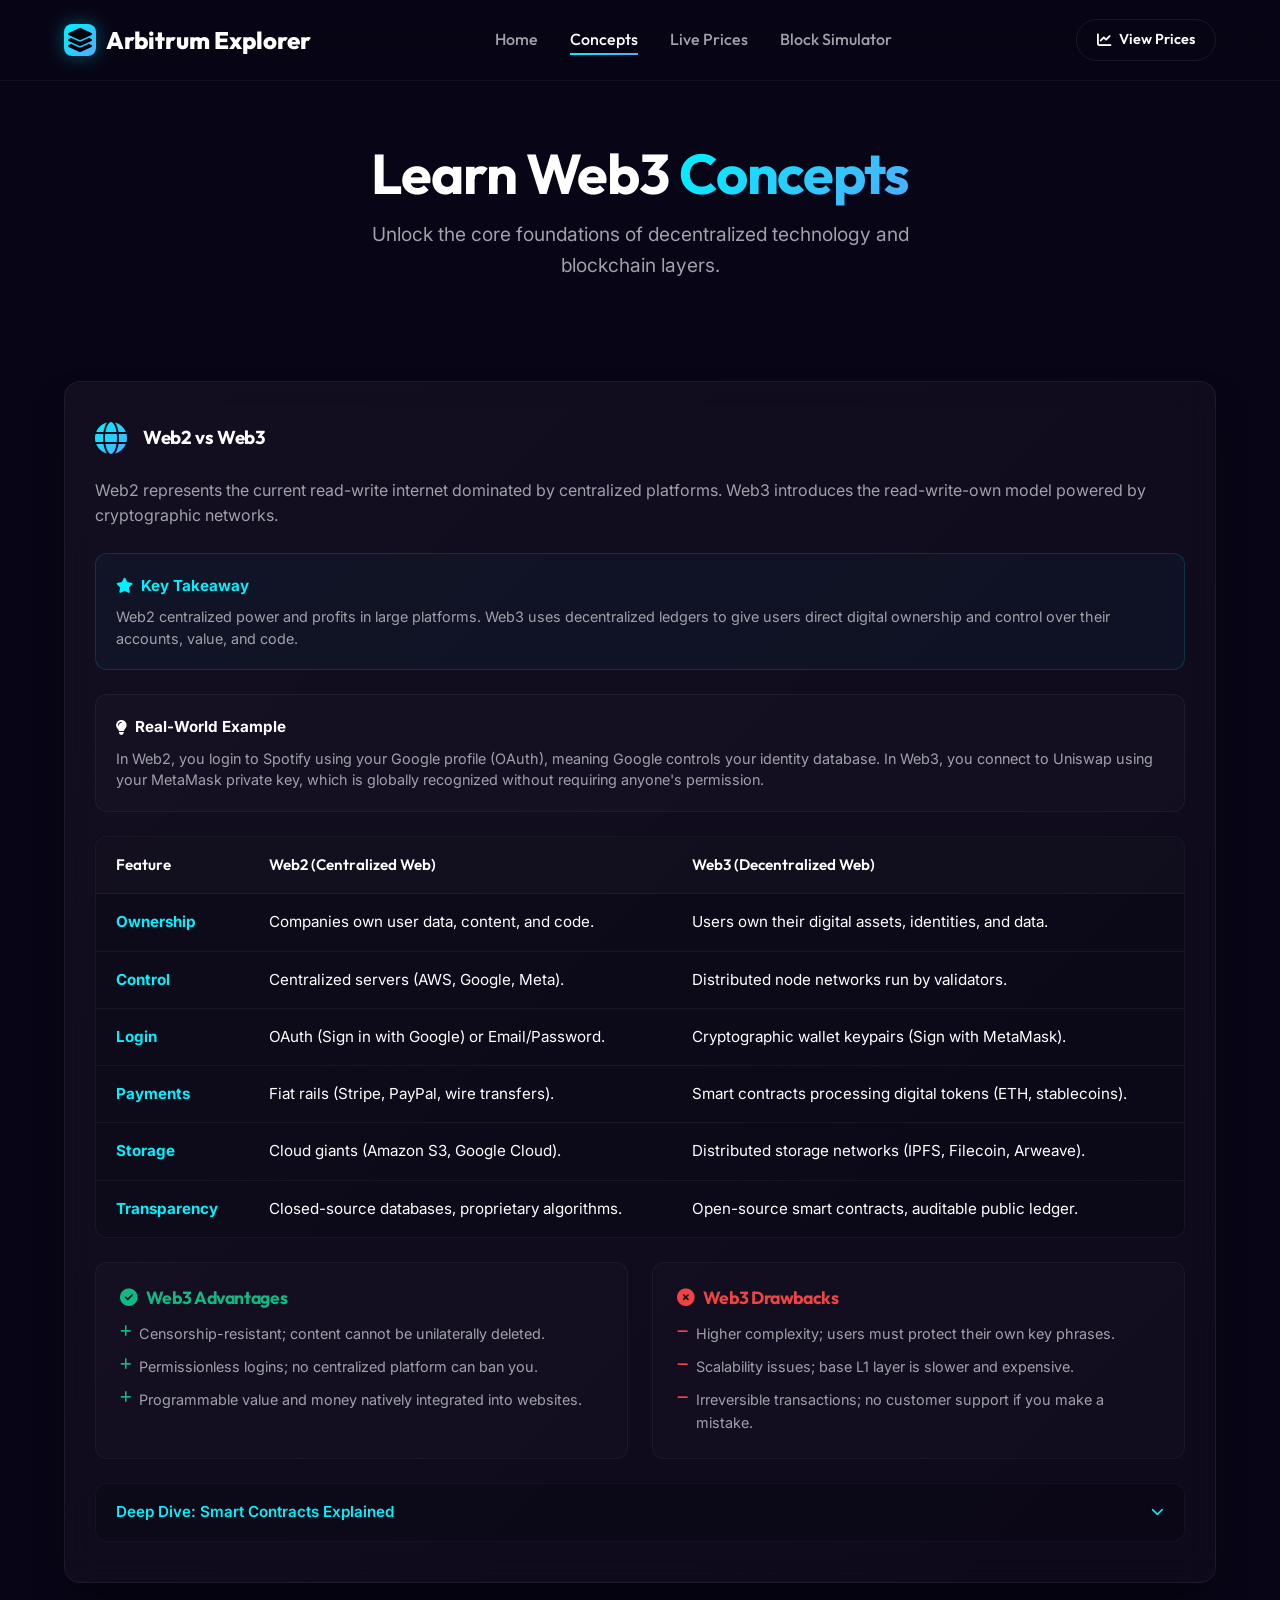
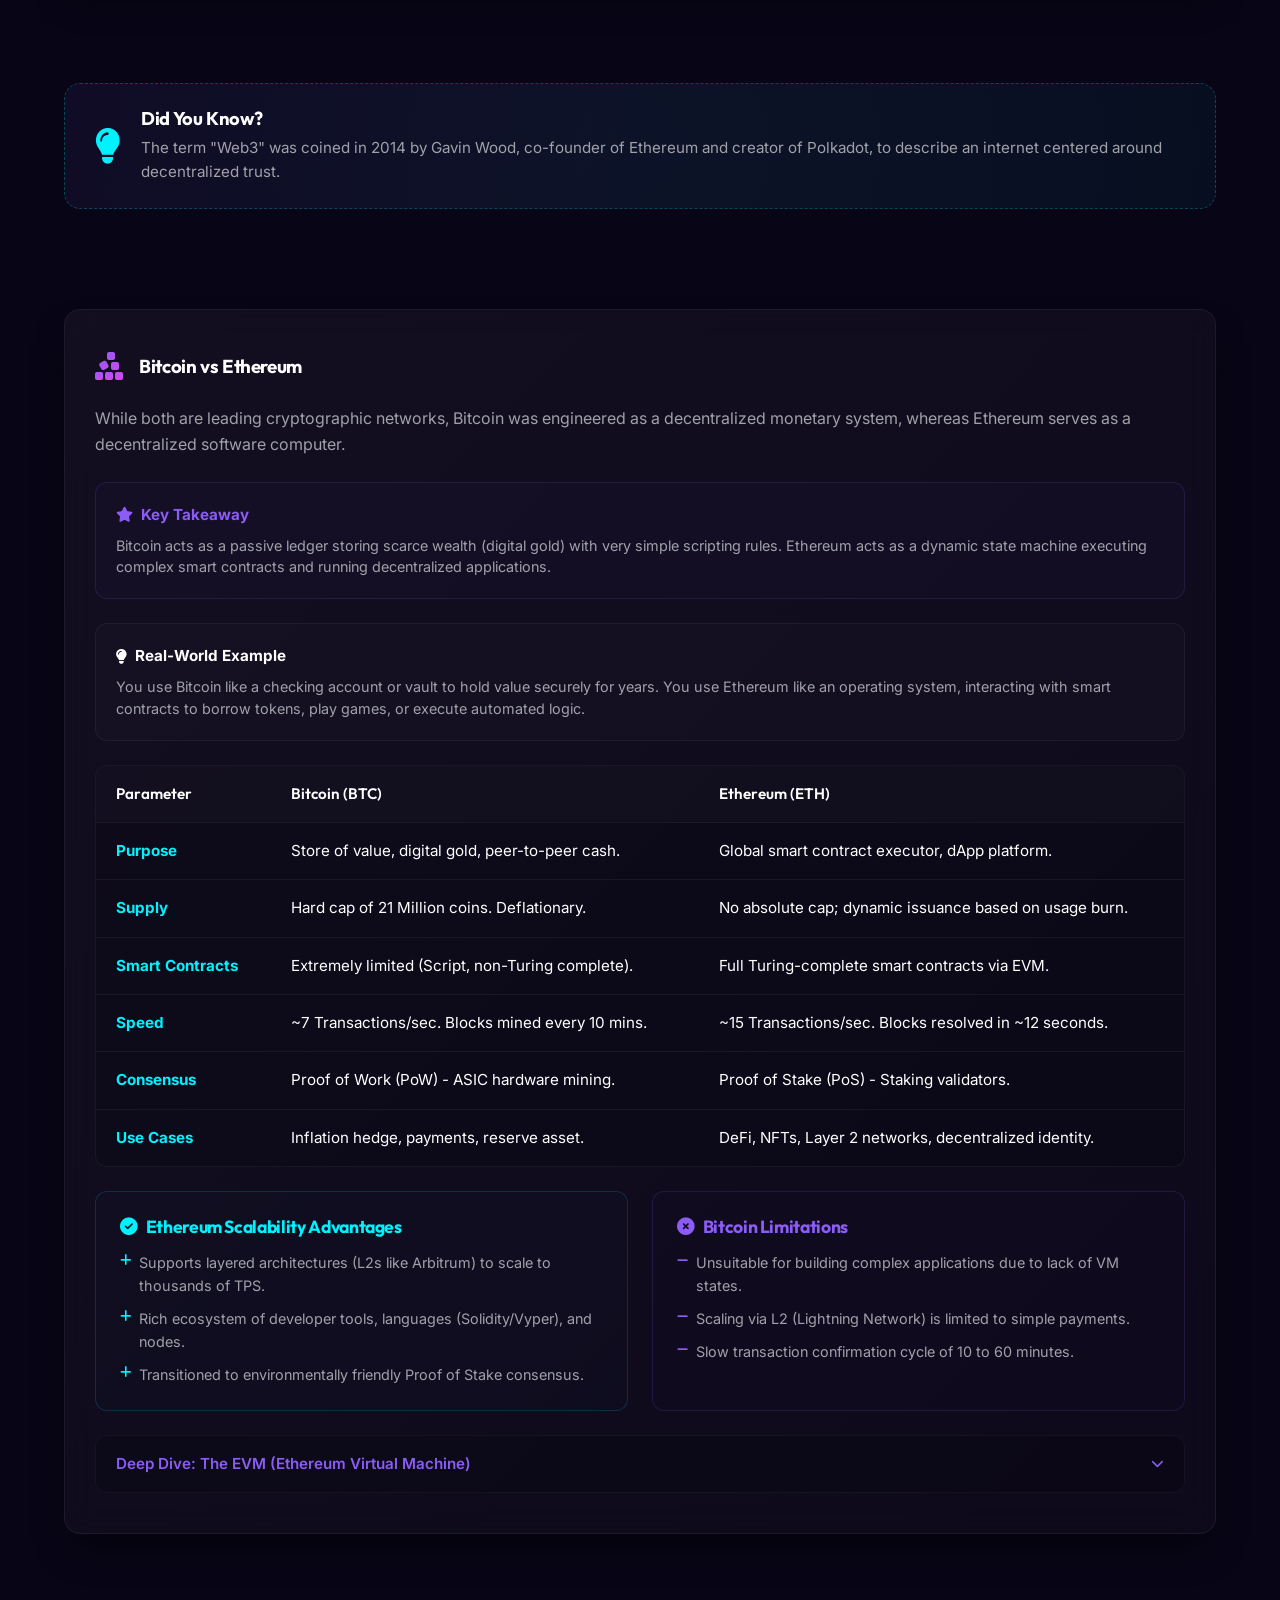
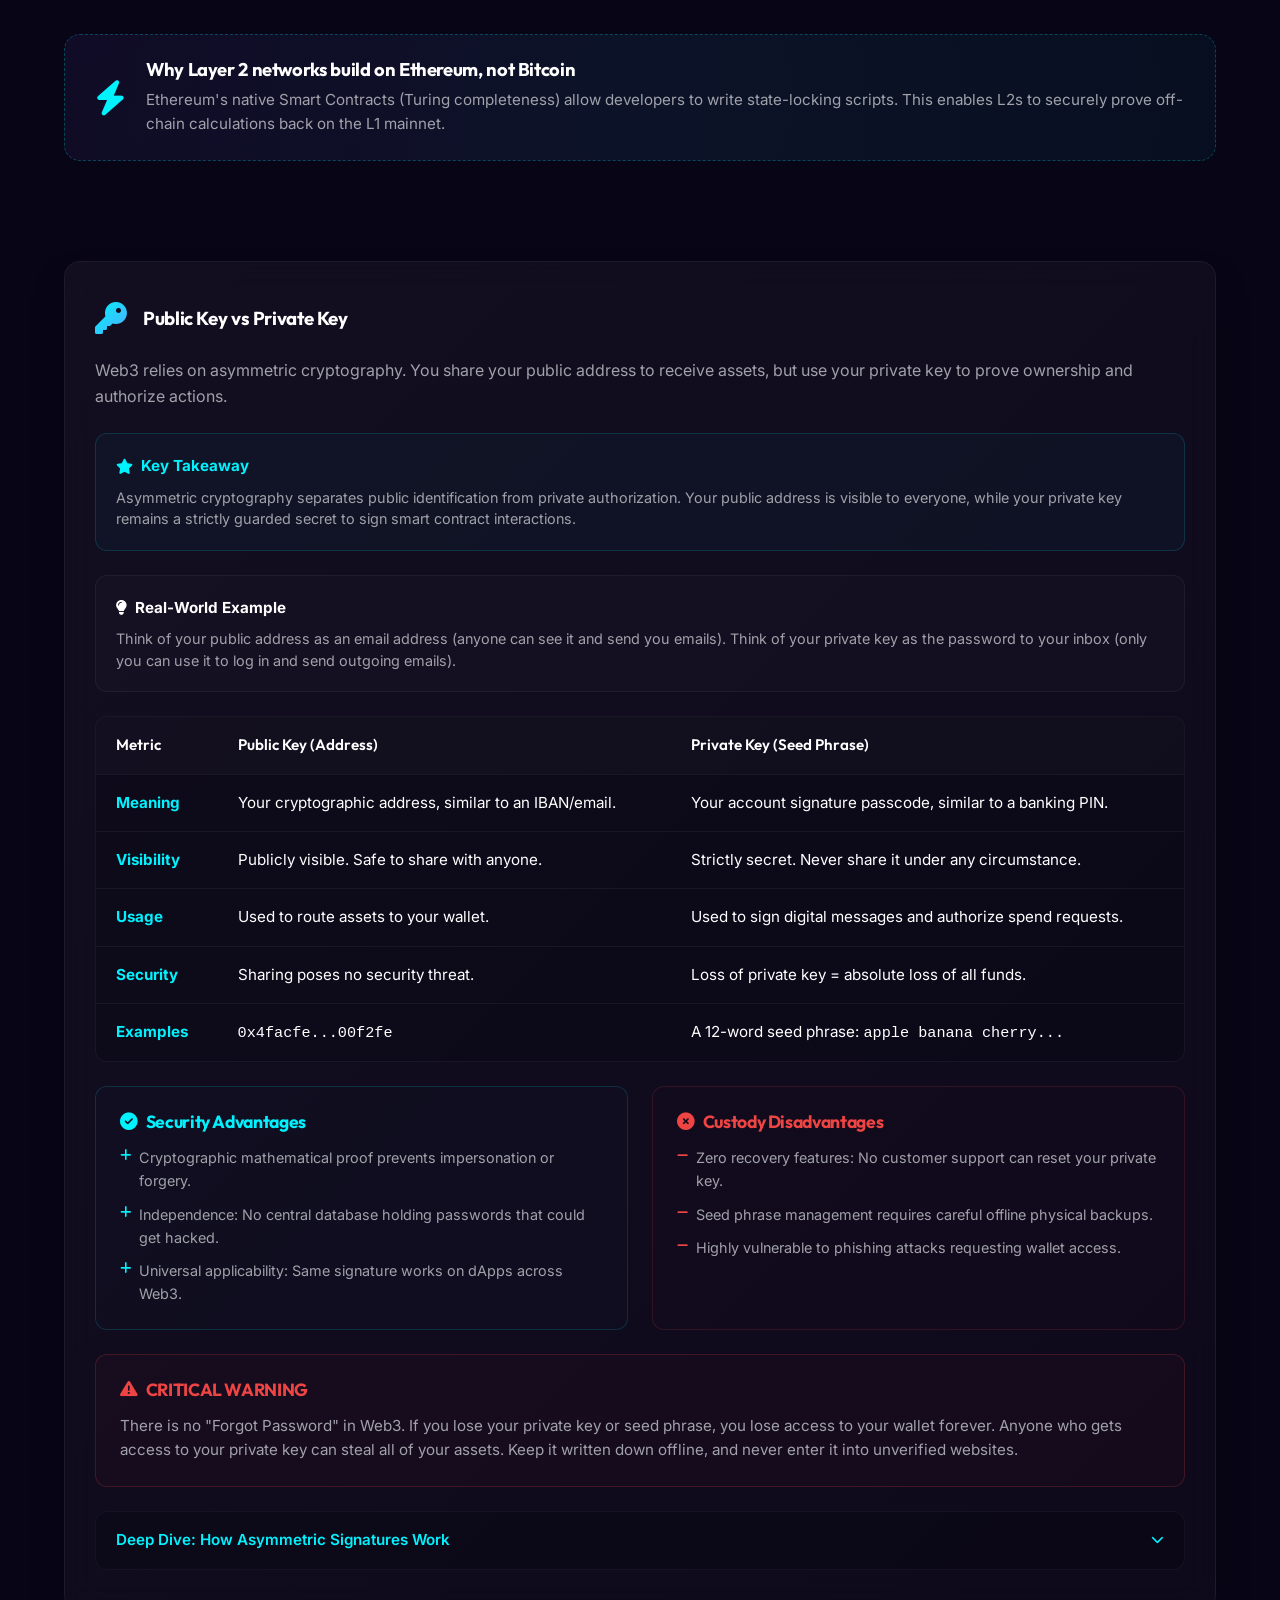
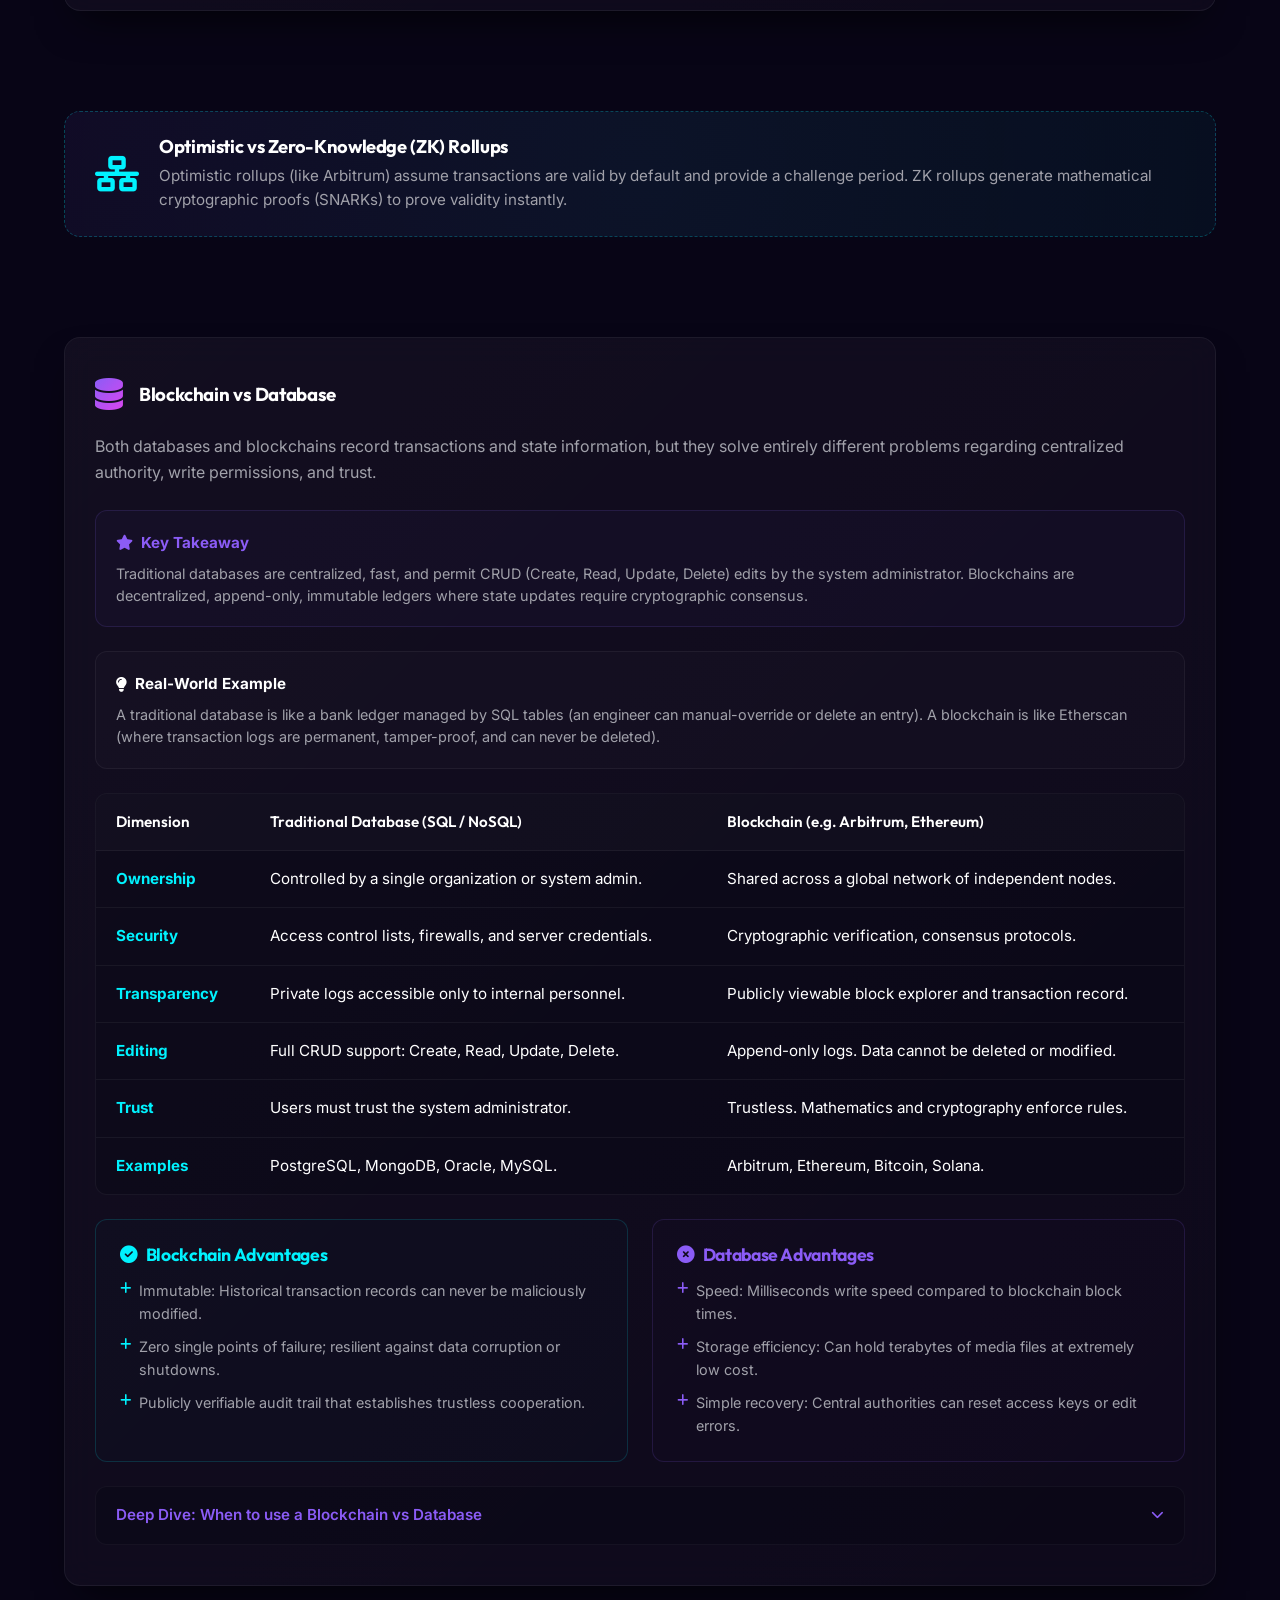
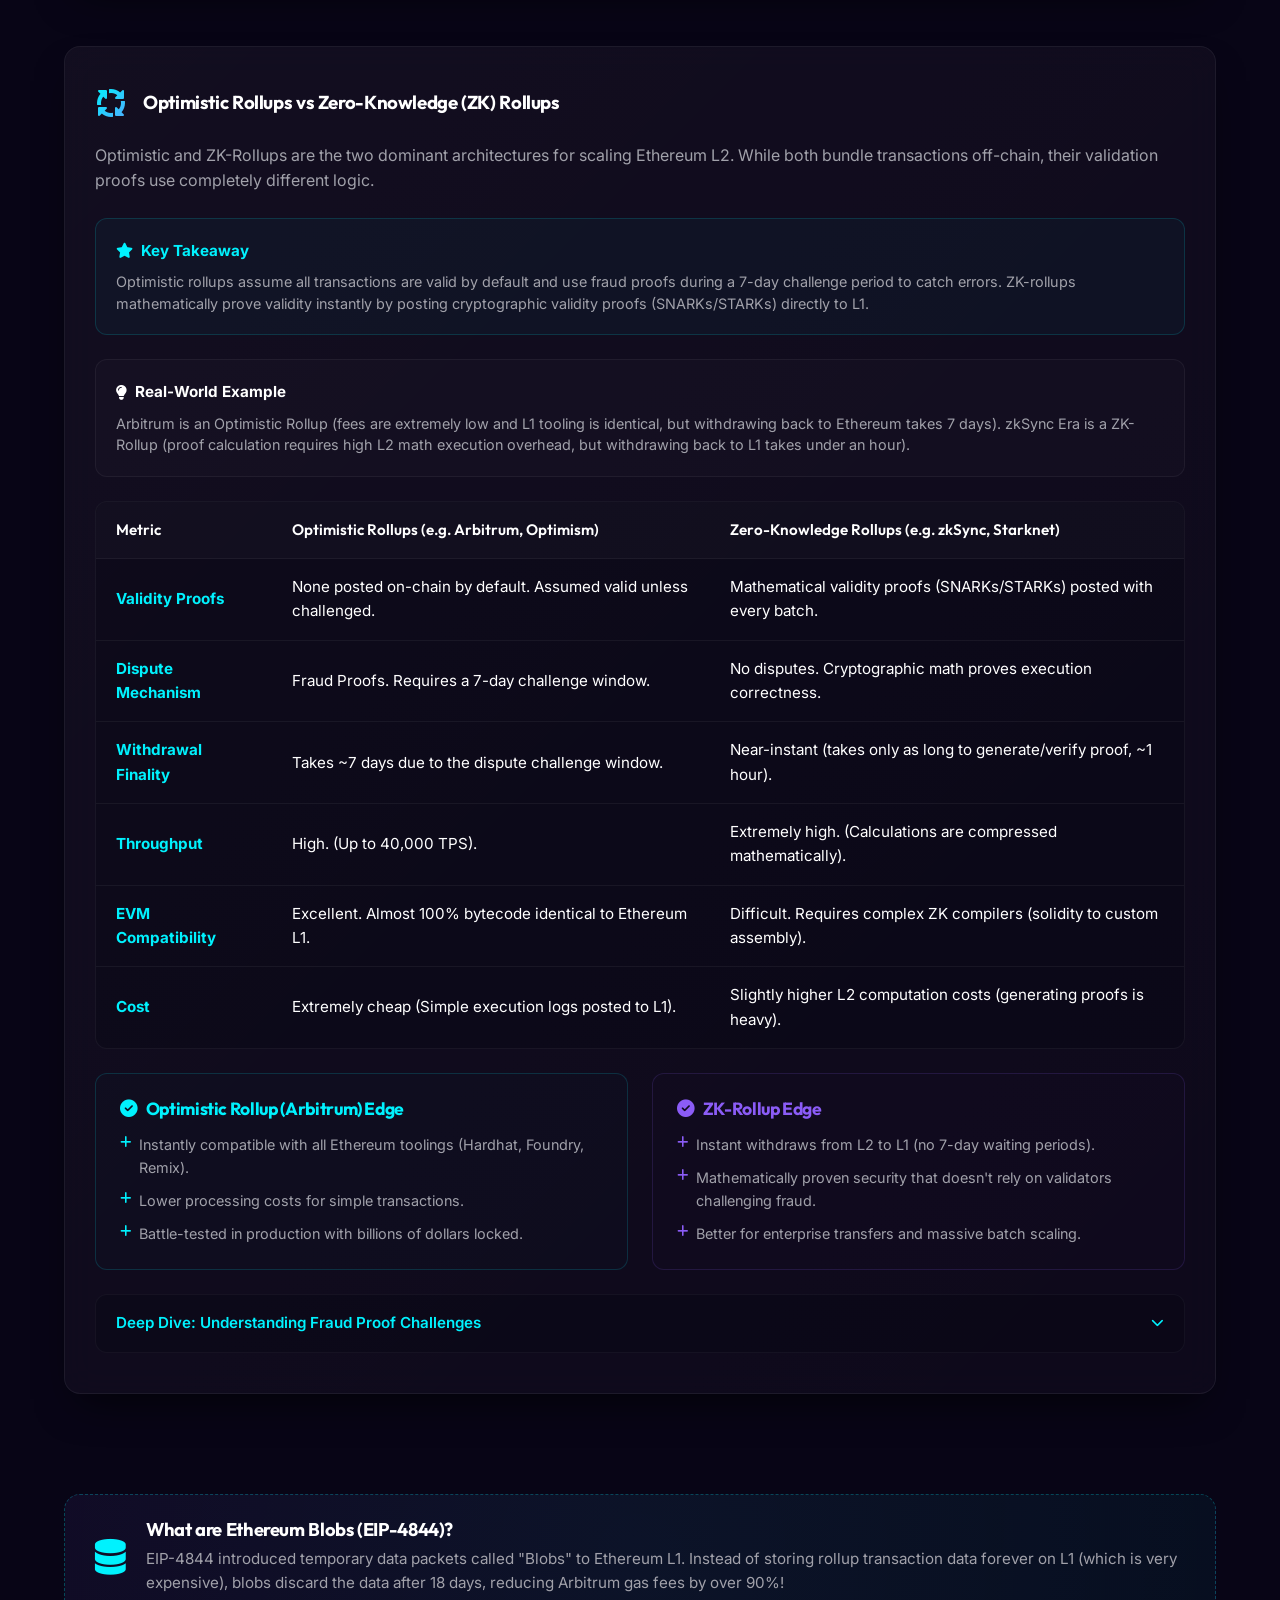
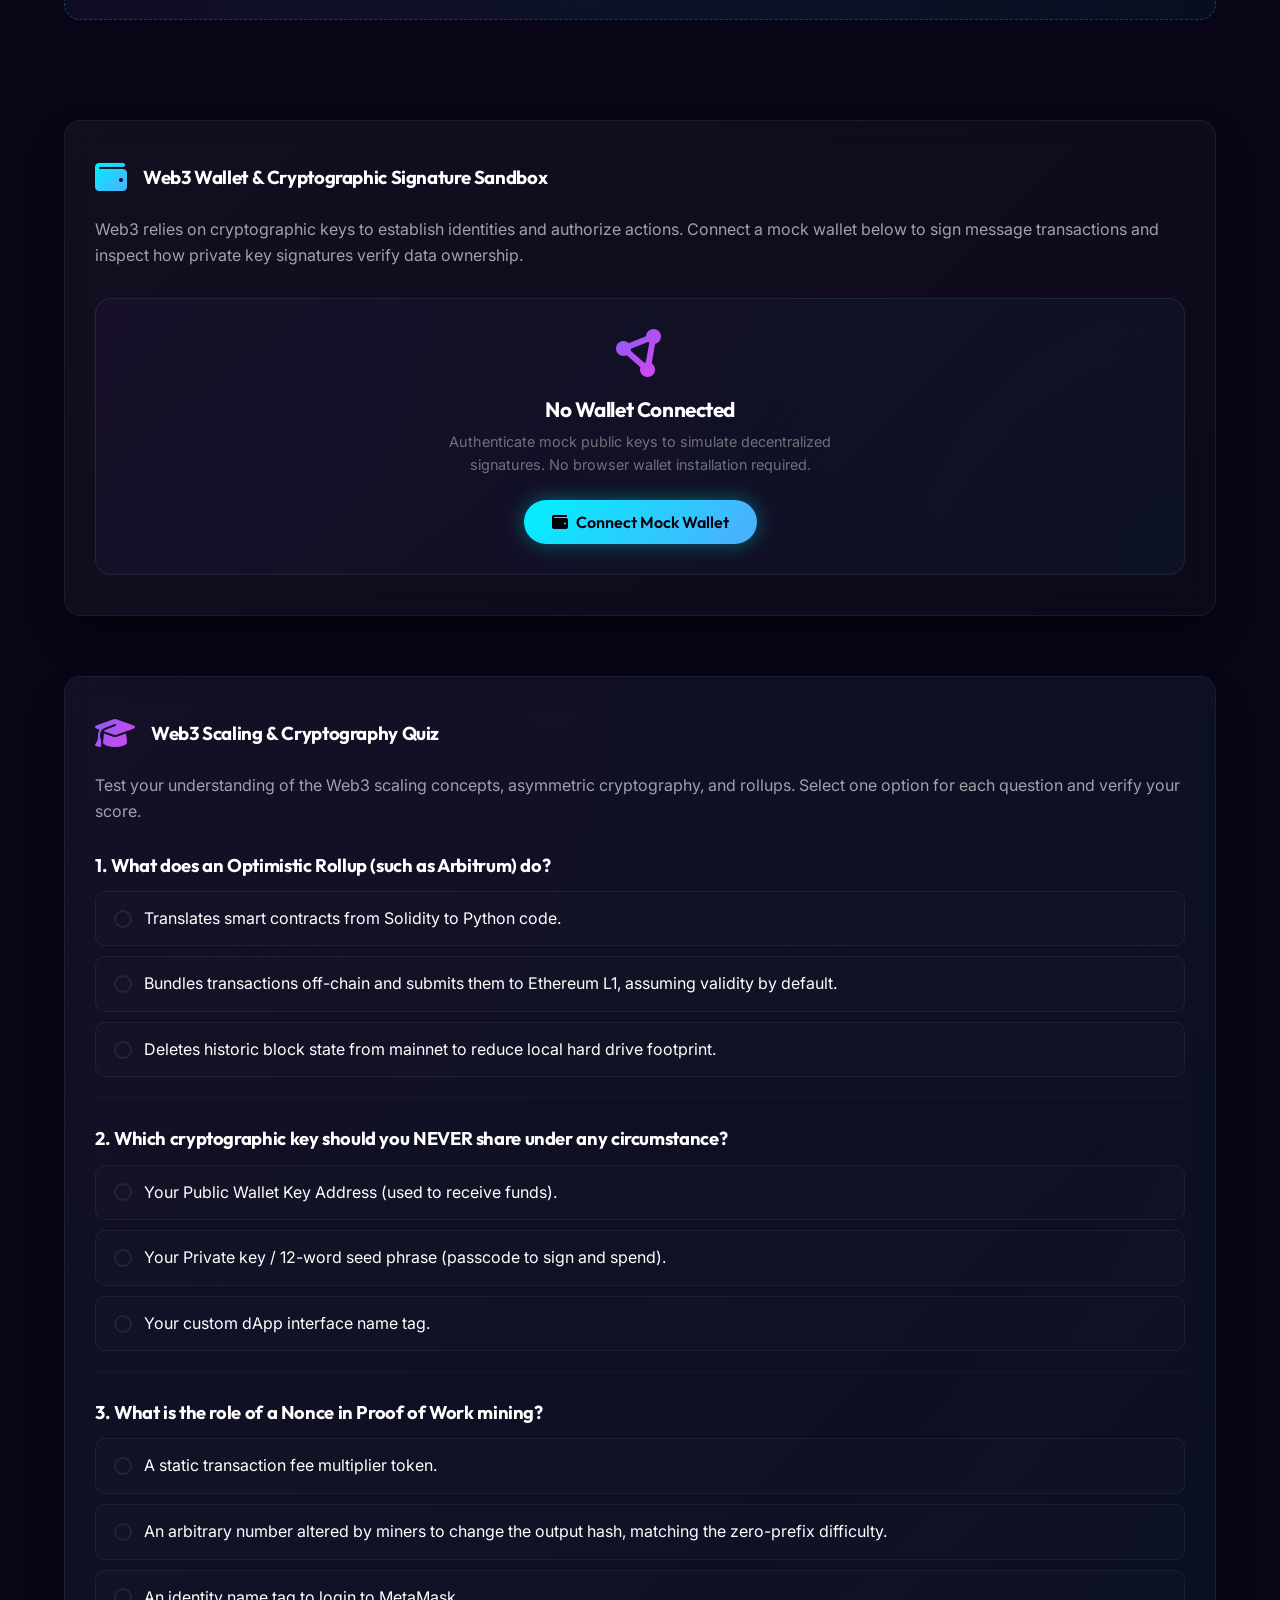
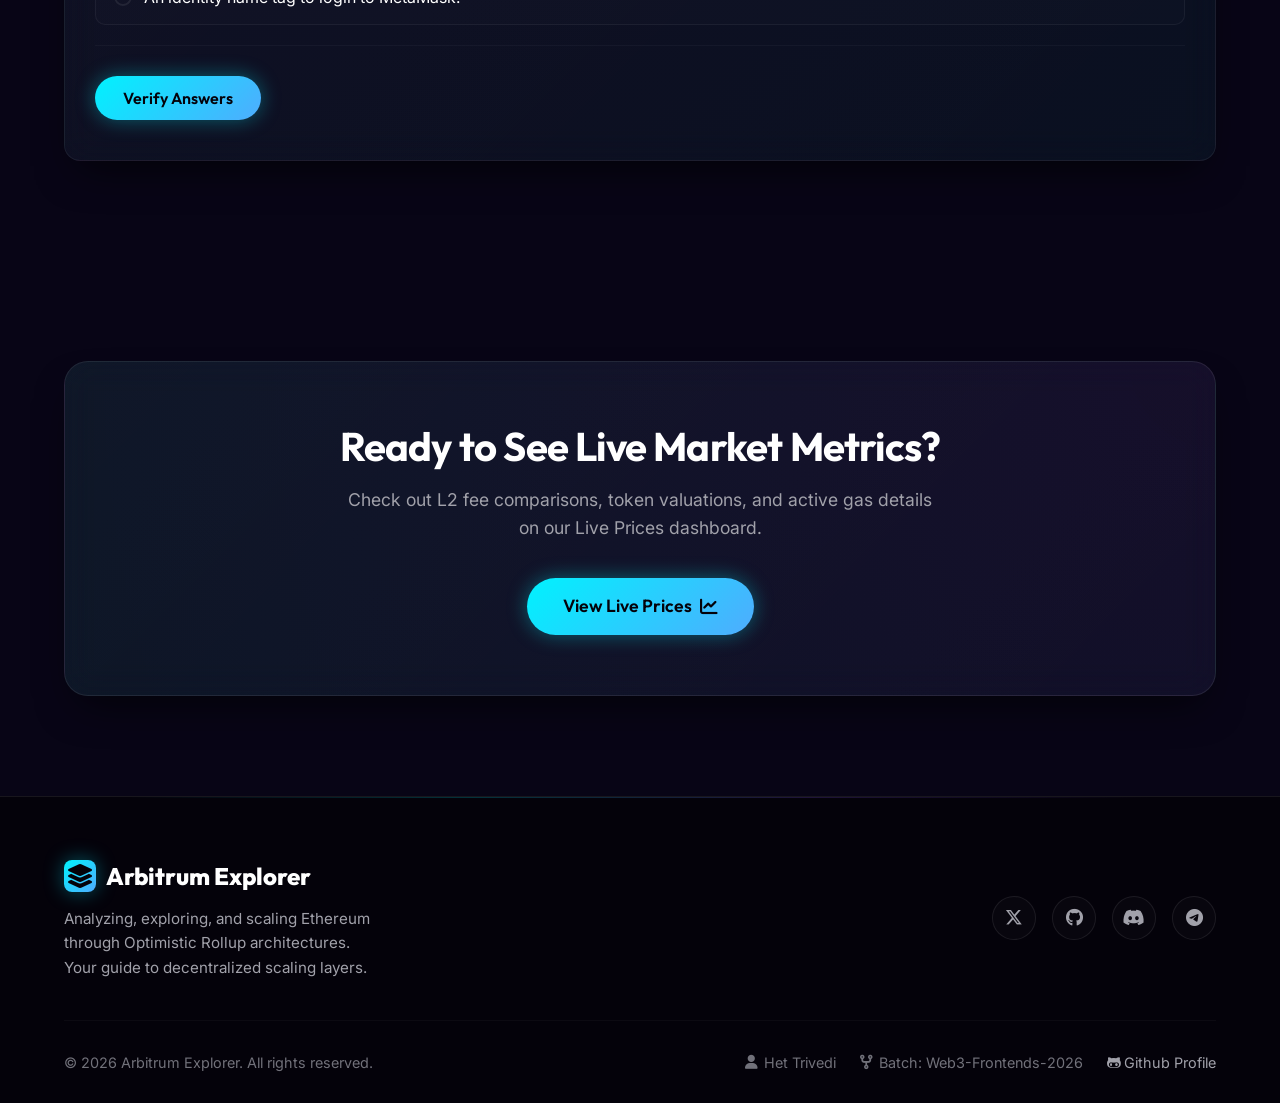
==== commit fa197ddb: "Upgrade Arbitrum Explorer with premium Web3 startup animations, live Sparklines, and visual mining s" ====
--- a/concepts.html
+++ b/concepts.html
@@ -415,16 +415,36 @@
 
       <!-- CONCEPT 1: WEB2 VS WEB3 -->
       <section class="concept-section reveal" id="web2-web3">
-        <div class="glass-card" style="padding: 40px 30px;">
+        <div class="glass-card spotlight-hover" style="padding: 40px 30px;">
           
           <div class="concept-title-bar">
             <i class="fa-solid fa-globe text-gradient"></i>
             <h3>Web2 vs Web3</h3>
           </div>
           
-          <p style="color: var(--text-secondary); margin-bottom: 30px; font-size: 1rem;">
+          <p style="color: var(--text-secondary); margin-bottom: 24px; font-size: 1rem;">
             Web2 represents the current read-write internet dominated by centralized platforms. Web3 introduces the read-write-own model powered by cryptographic networks.
           </p>
+
+          <!-- Key Takeaway -->
+          <div style="background: rgba(0, 242, 254, 0.03); border: 1px solid rgba(0, 242, 254, 0.15); border-radius: 12px; padding: 20px; margin-bottom: 24px;">
+            <strong style="color: var(--accent-cyan); display: flex; align-items: center; gap: 8px; font-size: 0.95rem; margin-bottom: 8px;">
+              <i class="fa-solid fa-star"></i> Key Takeaway
+            </strong>
+            <p style="color: var(--text-secondary); font-size: 0.9rem; margin: 0; line-height: 1.5;">
+              Web2 centralized power and profits in large platforms. Web3 uses decentralized ledgers to give users direct digital ownership and control over their accounts, value, and code.
+            </p>
+          </div>
+
+          <!-- Real World Example -->
+          <div style="background: rgba(255, 255, 255, 0.015); border: 1px solid rgba(255, 255, 255, 0.05); border-radius: 12px; padding: 20px; margin-bottom: 24px;">
+            <strong style="color: var(--text-primary); display: flex; align-items: center; gap: 8px; font-size: 0.95rem; margin-bottom: 8px;">
+              <i class="fa-solid fa-lightbulb"></i> Real-World Example
+            </strong>
+            <p style="color: var(--text-secondary); font-size: 0.9rem; margin: 0; line-height: 1.5;">
+              In Web2, you login to Spotify using your Google profile (OAuth), meaning Google controls your identity database. In Web3, you connect to Uniswap using your MetaMask private key, which is globally recognized without requiring anyone's permission.
+            </p>
+          </div>
 
           <!-- Glass Table -->
           <div class="table-wrapper">
@@ -491,6 +511,17 @@
             </div>
           </div>
 
+          <!-- Expandable Deep Dive -->
+          <details style="background: rgba(4, 2, 10, 0.2); border: 1px solid rgba(255, 255, 255, 0.04); border-radius: 12px; padding: 16px 20px; cursor: pointer; margin-top: 24px;">
+            <summary style="font-weight: 600; color: var(--accent-cyan); font-size: 0.95rem; outline: none; list-style-type: none; display: flex; justify-content: space-between; align-items: center;">
+              <span>Deep Dive: Smart Contracts Explained</span>
+              <i class="fa-solid fa-chevron-down" style="font-size: 0.8rem; transition: transform 0.3s;"></i>
+            </summary>
+            <div style="margin-top: 14px; font-size: 0.9rem; color: var(--text-secondary); line-height: 1.6; cursor: default;">
+              Smart contracts are self-executing agreements with the terms of the agreement directly written into lines of code. They run on decentralized blockchain networks like Ethereum and Arbitrum. Once deployed, they are immutable and run exactly as written, without requiring any middleman, escrow, or centralized authority. They form the foundation of decentralized finance (DeFi), automated market makers, and NFTs.
+            </div>
+          </details>
+
         </div>
       </section>
 
@@ -507,17 +538,38 @@
 
       <!-- CONCEPT 2: BITCOIN VS ETHEREUM -->
       <section class="concept-section reveal" id="btc-eth">
-        <div class="glass-card" style="padding: 40px 30px;">
+        <div class="glass-card spotlight-hover" style="padding: 40px 30px;">
           
           <div class="concept-title-bar">
             <i class="fa-solid fa-cubes-stacked text-gradient-purple"></i>
             <h3>Bitcoin vs Ethereum</h3>
           </div>
           
-          <p style="color: var(--text-secondary); margin-bottom: 30px; font-size: 1rem;">
+          <p style="color: var(--text-secondary); margin-bottom: 24px; font-size: 1rem;">
             While both are leading cryptographic networks, Bitcoin was engineered as a decentralized monetary system, whereas Ethereum serves as a decentralized software computer.
           </p>
 
+          <!-- Key Takeaway -->
+          <div style="background: rgba(139, 92, 246, 0.03); border: 1px solid rgba(139, 92, 246, 0.15); border-radius: 12px; padding: 20px; margin-bottom: 24px;">
+            <strong style="color: var(--accent-purple); display: flex; align-items: center; gap: 8px; font-size: 0.95rem; margin-bottom: 8px;">
+              <i class="fa-solid fa-star"></i> Key Takeaway
+            </strong>
+            <p style="color: var(--text-secondary); font-size: 0.9rem; margin: 0; line-height: 1.5;">
+              Bitcoin acts as a passive ledger storing scarce wealth (digital gold) with very simple scripting rules. Ethereum acts as a dynamic state machine executing complex smart contracts and running decentralized applications.
+            </p>
+          </div>
+
+          <!-- Real World Example -->
+          <div style="background: rgba(255, 255, 255, 0.015); border: 1px solid rgba(255, 255, 255, 0.05); border-radius: 12px; padding: 20px; margin-bottom: 24px;">
+            <strong style="color: var(--text-primary); display: flex; align-items: center; gap: 8px; font-size: 0.95rem; margin-bottom: 8px;">
+              <i class="fa-solid fa-lightbulb"></i> Real-World Example
+            </strong>
+            <p style="color: var(--text-secondary); font-size: 0.9rem; margin: 0; line-height: 1.5;">
+              You use Bitcoin like a checking account or vault to hold value securely for years. You use Ethereum like an operating system, interacting with smart contracts to borrow tokens, play games, or execute automated logic.
+            </p>
+          </div>
+
+          <!-- Table -->
           <div class="table-wrapper">
             <table class="concept-table">
               <thead>
@@ -561,6 +613,37 @@
               </tbody>
             </table>
           </div>
+
+          <!-- Pros/Cons Grid -->
+          <div class="pros-cons-grid">
+            <div class="pros-box" style="background: rgba(0, 242, 254, 0.01); border-color: rgba(0, 242, 254, 0.15);">
+              <h5 style="color: var(--accent-cyan);"><i class="fa-solid fa-circle-check"></i> Ethereum Scalability Advantages</h5>
+              <ul class="bullet-list">
+                <li><i class="fa-solid fa-plus" style="color:var(--accent-cyan);"></i> Supports layered architectures (L2s like Arbitrum) to scale to thousands of TPS.</li>
+                <li><i class="fa-solid fa-plus" style="color:var(--accent-cyan);"></i> Rich ecosystem of developer tools, languages (Solidity/Vyper), and nodes.</li>
+                <li><i class="fa-solid fa-plus" style="color:var(--accent-cyan);"></i> Transitioned to environmentally friendly Proof of Stake consensus.</li>
+              </ul>
+            </div>
+            <div class="cons-box" style="background: rgba(139, 92, 246, 0.01); border-color: rgba(139, 92, 246, 0.15);">
+              <h5 style="color: var(--accent-purple);"><i class="fa-solid fa-circle-xmark"></i> Bitcoin Limitations</h5>
+              <ul class="bullet-list">
+                <li><i class="fa-solid fa-minus" style="color:var(--accent-purple);"></i> Unsuitable for building complex applications due to lack of VM states.</li>
+                <li><i class="fa-solid fa-minus" style="color:var(--accent-purple);"></i> Scaling via L2 (Lightning Network) is limited to simple payments.</li>
+                <li><i class="fa-solid fa-minus" style="color:var(--accent-purple);"></i> Slow transaction confirmation cycle of 10 to 60 minutes.</li>
+              </ul>
+            </div>
+          </div>
+
+          <!-- Expandable Deep Dive -->
+          <details style="background: rgba(4, 2, 10, 0.2); border: 1px solid rgba(255, 255, 255, 0.04); border-radius: 12px; padding: 16px 20px; cursor: pointer; margin-top: 24px;">
+            <summary style="font-weight: 600; color: var(--accent-purple); font-size: 0.95rem; outline: none; list-style-type: none; display: flex; justify-content: space-between; align-items: center;">
+              <span>Deep Dive: The EVM (Ethereum Virtual Machine)</span>
+              <i class="fa-solid fa-chevron-down" style="font-size: 0.8rem; transition: transform 0.3s;"></i>
+            </summary>
+            <div style="margin-top: 14px; font-size: 0.9rem; color: var(--text-secondary); line-height: 1.6; cursor: default;">
+              The Ethereum Virtual Machine (EVM) is a decentralized sandboxed runtime environment that compiles and executes smart contract instructions across all nodes in the network. Every node runs EVM bytecode to keep the ledger's state synchronized. Because all computation is duplicated, EVM gas fees prevent infinity loops by charging "gas" for every operation. Layer 2 networks like Arbitrum run virtual machines (AVM/EVM) off-chain to reduce these execution costs drastically.
+            </div>
+          </details>
 
         </div>
       </section>
@@ -578,17 +661,38 @@
 
       <!-- CONCEPT 3: PUBLIC KEY VS PRIVATE KEY -->
       <section class="concept-section reveal" id="keys">
-        <div class="glass-card" style="padding: 40px 30px;">
+        <div class="glass-card spotlight-hover" style="padding: 40px 30px;">
           
           <div class="concept-title-bar">
             <i class="fa-solid fa-key text-gradient"></i>
             <h3>Public Key vs Private Key</h3>
           </div>
           
-          <p style="color: var(--text-secondary); margin-bottom: 30px; font-size: 1rem;">
+          <p style="color: var(--text-secondary); margin-bottom: 24px; font-size: 1rem;">
             Web3 relies on asymmetric cryptography. You share your public address to receive assets, but use your private key to prove ownership and authorize actions.
           </p>
 
+          <!-- Key Takeaway -->
+          <div style="background: rgba(0, 242, 254, 0.03); border: 1px solid rgba(0, 242, 254, 0.15); border-radius: 12px; padding: 20px; margin-bottom: 24px;">
+            <strong style="color: var(--accent-cyan); display: flex; align-items: center; gap: 8px; font-size: 0.95rem; margin-bottom: 8px;">
+              <i class="fa-solid fa-star"></i> Key Takeaway
+            </strong>
+            <p style="color: var(--text-secondary); font-size: 0.9rem; margin: 0; line-height: 1.5;">
+              Asymmetric cryptography separates public identification from private authorization. Your public address is visible to everyone, while your private key remains a strictly guarded secret to sign smart contract interactions.
+            </p>
+          </div>
+
+          <!-- Real World Example -->
+          <div style="background: rgba(255, 255, 255, 0.015); border: 1px solid rgba(255, 255, 255, 0.05); border-radius: 12px; padding: 20px; margin-bottom: 24px;">
+            <strong style="color: var(--text-primary); display: flex; align-items: center; gap: 8px; font-size: 0.95rem; margin-bottom: 8px;">
+              <i class="fa-solid fa-lightbulb"></i> Real-World Example
+            </strong>
+            <p style="color: var(--text-secondary); font-size: 0.9rem; margin: 0; line-height: 1.5;">
+              Think of your public address as an email address (anyone can see it and send you emails). Think of your private key as the password to your inbox (only you can use it to log in and send outgoing emails).
+            </p>
+          </div>
+
+          <!-- Table -->
           <div class="table-wrapper">
             <table class="concept-table">
               <thead>
@@ -628,6 +732,27 @@
             </table>
           </div>
 
+          <!-- Pros and Cons -->
+          <div class="pros-cons-grid">
+            <div class="pros-box" style="background: rgba(0, 242, 254, 0.01); border-color: rgba(0, 242, 254, 0.15);">
+              <h5 style="color: var(--accent-cyan);"><i class="fa-solid fa-circle-check"></i> Security Advantages</h5>
+              <ul class="bullet-list">
+                <li><i class="fa-solid fa-plus" style="color:var(--accent-cyan);"></i> Cryptographic mathematical proof prevents impersonation or forgery.</li>
+                <li><i class="fa-solid fa-plus" style="color:var(--accent-cyan);"></i> Independence: No central database holding passwords that could get hacked.</li>
+                <li><i class="fa-solid fa-plus" style="color:var(--accent-cyan);"></i> Universal applicability: Same signature works on dApps across Web3.</li>
+              </ul>
+            </div>
+            <div class="cons-box" style="background: rgba(239, 68, 68, 0.01); border-color: rgba(239, 68, 68, 0.15);">
+              <h5 style="color: #ef4444;"><i class="fa-solid fa-circle-xmark"></i> Custody Disadvantages</h5>
+              <ul class="bullet-list">
+                <li><i class="fa-solid fa-minus" style="color:#ef4444;"></i> Zero recovery features: No customer support can reset your private key.</li>
+                <li><i class="fa-solid fa-minus" style="color:#ef4444;"></i> Seed phrase management requires careful offline physical backups.</li>
+                <li><i class="fa-solid fa-minus" style="color:#ef4444;"></i> Highly vulnerable to phishing attacks requesting wallet access.</li>
+              </ul>
+            </div>
+          </div>
+
+          <!-- Warning Banner -->
           <div class="cons-box" style="background: rgba(239, 68, 68, 0.03); border: 1px solid rgba(239, 68, 68, 0.2); margin-top: 24px;">
             <h5 style="color: #ef4444;"><i class="fa-solid fa-triangle-exclamation"></i> CRITICAL WARNING</h5>
             <p style="color: var(--text-secondary); font-size: 0.95rem; line-height: 1.6; margin: 0;">
@@ -636,6 +761,17 @@
             </p>
           </div>
 
+          <!-- Expandable Deep Dive -->
+          <details style="background: rgba(4, 2, 10, 0.2); border: 1px solid rgba(255, 255, 255, 0.04); border-radius: 12px; padding: 16px 20px; cursor: pointer; margin-top: 24px;">
+            <summary style="font-weight: 600; color: var(--accent-cyan); font-size: 0.95rem; outline: none; list-style-type: none; display: flex; justify-content: space-between; align-items: center;">
+              <span>Deep Dive: How Asymmetric Signatures Work</span>
+              <i class="fa-solid fa-chevron-down" style="font-size: 0.8rem; transition: transform 0.3s;"></i>
+            </summary>
+            <div style="margin-top: 14px; font-size: 0.9rem; color: var(--text-secondary); line-height: 1.6; cursor: default;">
+              In asymmetric cryptography, the private key is a randomly generated 256-bit number. The public key is mathematically derived from it using Elliptic Curve Cryptography (secp256k1 in Bitcoin and Ethereum). While generating a public key from a private key is fast, reversing it is mathematically impossible. A digital signature is generated by blending the message hash with the private key. Validators verify that the signature could only have been signed by the owner of the matching public key address.
+            </div>
+          </details>
+
         </div>
       </section>
 
@@ -652,17 +788,38 @@
 
       <!-- CONCEPT 4: BLOCKCHAIN VS TRADITIONAL DATABASE -->
       <section class="concept-section reveal" id="db-blockchain">
-        <div class="glass-card" style="padding: 40px 30px;">
+        <div class="glass-card spotlight-hover" style="padding: 40px 30px;">
           
           <div class="concept-title-bar">
             <i class="fa-solid fa-database text-gradient-purple"></i>
             <h3>Blockchain vs Database</h3>
           </div>
           
-          <p style="color: var(--text-secondary); margin-bottom: 30px; font-size: 1rem;">
+          <p style="color: var(--text-secondary); margin-bottom: 24px; font-size: 1rem;">
             Both databases and blockchains record transactions and state information, but they solve entirely different problems regarding centralized authority, write permissions, and trust.
           </p>
 
+          <!-- Key Takeaway -->
+          <div style="background: rgba(139, 92, 246, 0.03); border: 1px solid rgba(139, 92, 246, 0.15); border-radius: 12px; padding: 20px; margin-bottom: 24px;">
+            <strong style="color: var(--accent-purple); display: flex; align-items: center; gap: 8px; font-size: 0.95rem; margin-bottom: 8px;">
+              <i class="fa-solid fa-star"></i> Key Takeaway
+            </strong>
+            <p style="color: var(--text-secondary); font-size: 0.9rem; margin: 0; line-height: 1.5;">
+              Traditional databases are centralized, fast, and permit CRUD (Create, Read, Update, Delete) edits by the system administrator. Blockchains are decentralized, append-only, immutable ledgers where state updates require cryptographic consensus.
+            </p>
+          </div>
+
+          <!-- Real World Example -->
+          <div style="background: rgba(255, 255, 255, 0.015); border: 1px solid rgba(255, 255, 255, 0.05); border-radius: 12px; padding: 20px; margin-bottom: 24px;">
+            <strong style="color: var(--text-primary); display: flex; align-items: center; gap: 8px; font-size: 0.95rem; margin-bottom: 8px;">
+              <i class="fa-solid fa-lightbulb"></i> Real-World Example
+            </strong>
+            <p style="color: var(--text-secondary); font-size: 0.9rem; margin: 0; line-height: 1.5;">
+              A traditional database is like a bank ledger managed by SQL tables (an engineer can manual-override or delete an entry). A blockchain is like Etherscan (where transaction logs are permanent, tamper-proof, and can never be deleted).
+            </p>
+          </div>
+
+          <!-- Table -->
           <div class="table-wrapper">
             <table class="concept-table">
               <thead>
@@ -707,21 +864,72 @@
             </table>
           </div>
 
+          <!-- Pros and Cons -->
+          <div class="pros-cons-grid">
+            <div class="pros-box" style="background: rgba(0, 242, 254, 0.01); border-color: rgba(0, 242, 254, 0.15);">
+              <h5 style="color: var(--accent-cyan);"><i class="fa-solid fa-circle-check"></i> Blockchain Advantages</h5>
+              <ul class="bullet-list">
+                <li><i class="fa-solid fa-plus" style="color:var(--accent-cyan);"></i> Immutable: Historical transaction records can never be maliciously modified.</li>
+                <li><i class="fa-solid fa-plus" style="color:var(--accent-cyan);"></i> Zero single points of failure; resilient against data corruption or shutdowns.</li>
+                <li><i class="fa-solid fa-plus" style="color:var(--accent-cyan);"></i> Publicly verifiable audit trail that establishes trustless cooperation.</li>
+              </ul>
+            </div>
+            <div class="cons-box" style="background: rgba(139, 92, 246, 0.01); border-color: rgba(139, 92, 246, 0.15);">
+              <h5 style="color: var(--accent-purple);"><i class="fa-solid fa-circle-xmark"></i> Database Advantages</h5>
+              <ul class="bullet-list">
+                <li><i class="fa-solid fa-plus" style="color:var(--accent-purple);"></i> Speed: Milliseconds write speed compared to blockchain block times.</li>
+                <li><i class="fa-solid fa-plus" style="color:var(--accent-purple);"></i> Storage efficiency: Can hold terabytes of media files at extremely low cost.</li>
+                <li><i class="fa-solid fa-plus" style="color:var(--accent-purple);"></i> Simple recovery: Central authorities can reset access keys or edit errors.</li>
+              </ul>
+            </div>
+          </div>
+
+          <!-- Expandable Deep Dive -->
+          <details style="background: rgba(4, 2, 10, 0.2); border: 1px solid rgba(255, 255, 255, 0.04); border-radius: 12px; padding: 16px 20px; cursor: pointer; margin-top: 24px;">
+            <summary style="font-weight: 600; color: var(--accent-purple); font-size: 0.95rem; outline: none; list-style-type: none; display: flex; justify-content: space-between; align-items: center;">
+              <span>Deep Dive: When to use a Blockchain vs Database</span>
+              <i class="fa-solid fa-chevron-down" style="font-size: 0.8rem; transition: transform 0.3s;"></i>
+            </summary>
+            <div style="margin-top: 14px; font-size: 0.9rem; color: var(--text-secondary); line-height: 1.6; cursor: default;">
+              You should use a traditional database if your project requires high-frequency data throughput, private editing capabilities, or handles heavy media files (like social media profiles or video hosting). You should use a blockchain if you need to coordinate value and agreements between parties who do not trust each other, require strict double-spend protection for digital assets, or want to deploy censorship-resistant smart contracts.
+            </div>
+          </details>
+
         </div>
       </section>
 
       <!-- CONCEPT 5: OPTIMISTIC ROLLUPS VS ZK-ROLLUPS -->
       <section class="concept-section reveal" id="optimistic-zk-rollups">
-        <div class="glass-card" style="padding: 40px 30px;">
+        <div class="glass-card spotlight-hover" style="padding: 40px 30px;">
           
           <div class="concept-title-bar">
             <i class="fa-solid fa-arrows-spin text-gradient"></i>
             <h3>Optimistic Rollups vs Zero-Knowledge (ZK) Rollups</h3>
           </div>
           
-          <p style="color: var(--text-secondary); margin-bottom: 30px; font-size: 1rem;">
+          <p style="color: var(--text-secondary); margin-bottom: 24px; font-size: 1rem;">
             Optimistic and ZK-Rollups are the two dominant architectures for scaling Ethereum L2. While both bundle transactions off-chain, their validation proofs use completely different logic.
           </p>
+
+          <!-- Key Takeaway -->
+          <div style="background: rgba(0, 242, 254, 0.03); border: 1px solid rgba(0, 242, 254, 0.15); border-radius: 12px; padding: 20px; margin-bottom: 24px;">
+            <strong style="color: var(--accent-cyan); display: flex; align-items: center; gap: 8px; font-size: 0.95rem; margin-bottom: 8px;">
+              <i class="fa-solid fa-star"></i> Key Takeaway
+            </strong>
+            <p style="color: var(--text-secondary); font-size: 0.9rem; margin: 0; line-height: 1.5;">
+              Optimistic rollups assume all transactions are valid by default and use fraud proofs during a 7-day challenge period to catch errors. ZK-rollups mathematically prove validity instantly by posting cryptographic validity proofs (SNARKs/STARKs) directly to L1.
+            </p>
+          </div>
+
+          <!-- Real World Example -->
+          <div style="background: rgba(255, 255, 255, 0.015); border: 1px solid rgba(255, 255, 255, 0.05); border-radius: 12px; padding: 20px; margin-bottom: 24px;">
+            <strong style="color: var(--text-primary); display: flex; align-items: center; gap: 8px; font-size: 0.95rem; margin-bottom: 8px;">
+              <i class="fa-solid fa-lightbulb"></i> Real-World Example
+            </strong>
+            <p style="color: var(--text-secondary); font-size: 0.9rem; margin: 0; line-height: 1.5;">
+              Arbitrum is an Optimistic Rollup (fees are extremely low and L1 tooling is identical, but withdrawing back to Ethereum takes 7 days). zkSync Era is a ZK-Rollup (proof calculation requires high L2 math execution overhead, but withdrawing back to L1 takes under an hour).
+            </p>
+          </div>
 
           <!-- Glass Table -->
           <div class="table-wrapper">
@@ -787,6 +995,17 @@
               </ul>
             </div>
           </div>
+
+          <!-- Expandable Deep Dive -->
+          <details style="background: rgba(4, 2, 10, 0.2); border: 1px solid rgba(255, 255, 255, 0.04); border-radius: 12px; padding: 16px 20px; cursor: pointer; margin-top: 24px;">
+            <summary style="font-weight: 600; color: var(--accent-cyan); font-size: 0.95rem; outline: none; list-style-type: none; display: flex; justify-content: space-between; align-items: center;">
+              <span>Deep Dive: Understanding Fraud Proof Challenges</span>
+              <i class="fa-solid fa-chevron-down" style="font-size: 0.8rem; transition: transform 0.3s;"></i>
+            </summary>
+            <div style="margin-top: 14px; font-size: 0.9rem; color: var(--text-secondary); line-height: 1.6; cursor: default;">
+              Optimistic rollups rely on an interactive dispute protocol. When a batch is posted, validators monitor its execution states. If a validator detects an incorrect transaction, they issue a challenge on Ethereum L1. The rollup virtual machine executes the disputed step inside a specialized referee contract on L1 (interactive fraud proof). If fraud is proven, the dishonest validator's stake is slashed and the ledger states are rolled back. This dispute window is why withdrawals require a 7-day delay.
+            </div>
+          </details>
 
         </div>
       </section>
@@ -1009,7 +1228,7 @@
 
         <div class="footer-socials">
           <a href="#" class="social-icon" aria-label="Twitter"><i class="fa-brands fa-x-twitter"></i></a>
-          <a href="#" class="social-icon" aria-label="GitHub"><i class="fa-brands fa-github"></i></a>
+          <a href="https://github.com/hetutrivedi2005-cmyk" target="_blank" rel="noopener noreferrer" class="social-icon" aria-label="GitHub"><i class="fa-brands fa-github"></i></a>
           <a href="#" class="social-icon" aria-label="Discord"><i class="fa-brands fa-discord"></i></a>
           <a href="#" class="social-icon" aria-label="Telegram"><i class="fa-brands fa-telegram"></i></a>
         </div>
@@ -1018,10 +1237,10 @@
       <div class="footer-bottom">
         <p>&copy; 2026 Arbitrum Explorer. All rights reserved.</p>
         <div class="footer-meta">
-          <span><i class="fa-solid fa-user"></i> Hetut</span>
+          <span><i class="fa-solid fa-user"></i> Het Trivedi</span>
           <span><i class="fa-solid fa-code-fork"></i> Batch: Web3-Frontends-2026</span>
-          <a href="https://github.com" target="_blank" rel="noopener noreferrer" class="footer-link">
-            <i class="fa-brands fa-github-alt"></i> Github Repository
+          <a href="https://github.com/hetutrivedi2005-cmyk" target="_blank" rel="noopener noreferrer" class="footer-link">
+            <i class="fa-brands fa-github-alt"></i> Github Profile
           </a>
         </div>
       </div>
--- a/css/style.css
+++ b/css/style.css
@@ -1331,4 +1331,600 @@
   pointer-events: auto;
 }
 
-
+/* ==========================================================================
+   VISUAL ENHANCEMENTS & PREMIUM Web3 SaaS STYLES
+   ========================================================================== */
+
+/* Scroll Progress Indicator */
+.scroll-progress-bar {
+  position: fixed;
+  top: 0;
+  left: 0;
+  width: 0%;
+  height: 4px;
+  background: var(--gradient-mixed);
+  z-index: 1002;
+  box-shadow: 0 0 10px rgba(0, 242, 254, 0.5);
+  transition: width 0.1s ease-out;
+}
+
+/* Announcement Banner */
+.announcement-banner {
+  background: linear-gradient(90deg, rgba(8, 5, 22, 0.8), rgba(26, 18, 48, 0.9)), var(--gradient-mixed);
+  border-bottom: 1px solid rgba(255, 255, 255, 0.08);
+  color: var(--text-primary);
+  text-align: center;
+  padding: 10px 20px;
+  font-size: 0.85rem;
+  font-weight: 500;
+  letter-spacing: 0.5px;
+  display: flex;
+  align-items: center;
+  justify-content: center;
+  gap: 10px;
+  z-index: 1001;
+  position: relative;
+  overflow: hidden;
+}
+.announcement-banner::before {
+  content: '';
+  position: absolute;
+  top: 0;
+  left: -100%;
+  width: 50%;
+  height: 100%;
+  background: linear-gradient(90deg, transparent, rgba(255, 255, 255, 0.1), transparent);
+  transform: skewX(-25deg);
+  animation: shine-banner 6s infinite;
+}
+@keyframes shine-banner {
+  0% { left: -100%; }
+  20% { left: 100%; }
+  100% { left: 100%; }
+}
+.banner-badge {
+  background: var(--gradient-primary);
+  color: #04020a;
+  font-size: 0.75rem;
+  font-weight: 700;
+  padding: 2px 8px;
+  border-radius: 4px;
+  text-transform: uppercase;
+  box-shadow: 0 0 10px rgba(0, 242, 254, 0.3);
+}
+
+/* Spotlight Follower Overlay */
+.spotlight-follower {
+  position: fixed;
+  top: 0;
+  left: 0;
+  width: 350px;
+  height: 350px;
+  border-radius: 50%;
+  background: radial-gradient(circle, rgba(0, 242, 254, 0.04) 0%, rgba(139, 92, 246, 0.015) 45%, transparent 70%);
+  transform: translate(-50%, -50%);
+  pointer-events: none;
+  z-index: -1;
+  mix-blend-mode: screen;
+  will-change: transform;
+  opacity: 0;
+  transition: opacity 0.5s ease;
+}
+
+/* Card Spotlight Hover Style */
+.glass-card {
+  --mouse-x: 0px;
+  --mouse-y: 0px;
+  position: relative;
+}
+.glass-card.spotlight-hover::after {
+  content: '';
+  position: absolute;
+  top: 0;
+  left: 0;
+  right: 0;
+  bottom: 0;
+  background: radial-gradient(400px circle at var(--mouse-x) var(--mouse-y), rgba(0, 242, 254, 0.06), transparent 40%);
+  z-index: 1;
+  pointer-events: none;
+  opacity: 0;
+  transition: opacity 0.3s ease;
+  border-radius: inherit;
+}
+.glass-card.spotlight-hover:hover::after {
+  opacity: 1;
+}
+
+/* Trust Badges Styles */
+.trust-badges-section {
+  padding: 30px 20px;
+  border-top: 1px solid rgba(255, 255, 255, 0.04);
+  border-bottom: 1px solid rgba(255, 255, 255, 0.04);
+  background: rgba(4, 2, 10, 0.15);
+  margin-top: -30px;
+  margin-bottom: 30px;
+  position: relative;
+}
+.trust-badges-container {
+  max-width: 1200px;
+  margin: 0 auto;
+  display: grid;
+  grid-template-columns: repeat(auto-fit, minmax(220px, 1fr));
+  gap: 20px;
+}
+.trust-badge-card {
+  display: flex;
+  align-items: center;
+  gap: 14px;
+  padding: 16px 20px;
+  background: rgba(255, 255, 255, 0.015);
+  border: 1px solid rgba(255, 255, 255, 0.03);
+  border-radius: 12px;
+  transition: var(--transition-normal);
+}
+.trust-badge-card:hover {
+  border-color: rgba(0, 242, 254, 0.2);
+  background: rgba(255, 255, 255, 0.03);
+  transform: translateY(-2px);
+}
+.trust-badge-icon {
+  width: 42px;
+  height: 42px;
+  border-radius: 8px;
+  background: rgba(0, 242, 254, 0.06);
+  border: 1px solid rgba(0, 242, 254, 0.15);
+  color: var(--accent-cyan);
+  display: flex;
+  align-items: center;
+  justify-content: center;
+  font-size: 1.1rem;
+}
+
+/* Infographic / Flowchart Styles */
+.how-it-works-flow {
+  display: flex;
+  align-items: center;
+  justify-content: space-between;
+  gap: 15px;
+  margin-top: 50px;
+  flex-wrap: wrap;
+}
+.flow-step-card {
+  flex: 1;
+  min-width: 200px;
+  padding: 24px;
+  text-align: center;
+  background: var(--bg-card);
+  border: 1px solid var(--border-color);
+  border-radius: 16px;
+  position: relative;
+  transition: var(--transition-normal);
+}
+.flow-step-card:hover {
+  transform: translateY(-4px);
+  border-color: rgba(139, 92, 246, 0.3);
+  box-shadow: 0 10px 30px -10px rgba(139, 92, 246, 0.15);
+}
+.flow-icon {
+  width: 50px;
+  height: 50px;
+  border-radius: 50%;
+  background: rgba(139, 92, 246, 0.08);
+  border: 1px solid rgba(139, 92, 246, 0.2);
+  color: var(--accent-purple);
+  display: flex;
+  align-items: center;
+  justify-content: center;
+  font-size: 1.3rem;
+  margin: 0 auto 16px auto;
+}
+.flow-step-card h4 {
+  font-size: 1.05rem;
+  margin-bottom: 6px;
+}
+.flow-step-card p {
+  font-size: 0.85rem;
+  color: var(--text-secondary);
+}
+.flow-arrow {
+  color: var(--text-muted);
+  font-size: 1.5rem;
+  animation: pulse-arrow 1.5s infinite alternate;
+  display: flex;
+  align-items: center;
+  justify-content: center;
+}
+@keyframes pulse-arrow {
+  0% { transform: scale(1) translateX(0); opacity: 0.4; }
+  100% { transform: scale(1.1) translateX(5px); opacity: 1; }
+}
+
+/* Timeline Custom Styles */
+.timeline-section {
+  position: relative;
+}
+.web3-timeline {
+  position: relative;
+  margin: 60px auto 0 auto;
+  max-width: 1000px;
+}
+.web3-timeline::before {
+  content: '';
+  position: absolute;
+  top: 0;
+  left: 50%;
+  transform: translateX(-50%);
+  width: 2px;
+  height: 100%;
+  background: linear-gradient(to bottom, var(--accent-cyan), var(--accent-purple), var(--accent-pink), transparent);
+  z-index: 1;
+}
+.timeline-item {
+  width: 50%;
+  padding: 0 40px;
+  position: relative;
+  margin-bottom: 50px;
+  z-index: 2;
+}
+.timeline-item:nth-child(even) {
+  left: 50%;
+  text-align: left;
+}
+.timeline-item:nth-child(odd) {
+  left: 0;
+  text-align: right;
+}
+.timeline-badge {
+  position: absolute;
+  top: 6px;
+  width: 28px;
+  height: 28px;
+  border-radius: 50%;
+  background: var(--bg-dark);
+  border: 3px solid var(--accent-cyan);
+  z-index: 3;
+}
+.timeline-item:nth-child(even) .timeline-badge {
+  left: -14px;
+}
+.timeline-item:nth-child(odd) .timeline-badge {
+  right: -14px;
+}
+.timeline-item:nth-child(even) .timeline-badge {
+  border-color: var(--accent-purple);
+}
+.timeline-card {
+  padding: 30px;
+  transition: var(--transition-normal);
+}
+.timeline-card:hover {
+  transform: translateY(-4px);
+}
+.timeline-year {
+  font-family: var(--font-title);
+  font-size: 1.4rem;
+  font-weight: 800;
+  color: var(--accent-cyan);
+  margin-bottom: 6px;
+  display: block;
+}
+.timeline-item:nth-child(even) .timeline-year {
+  color: var(--accent-purple);
+}
+
+/* Prices Sparkline chart styles */
+.sparkline-canvas {
+  width: 100% !important;
+  height: 60px !important;
+  margin-top: 15px;
+  border-radius: 6px;
+}
+.prices-overview-grid {
+  display: grid;
+  grid-template-columns: repeat(auto-fit, minmax(200px, 1fr));
+  gap: 20px;
+  margin-bottom: 30px;
+}
+.fear-greed-container {
+  display: flex;
+  flex-direction: column;
+  align-items: center;
+  justify-content: center;
+  padding: 24px;
+}
+.fear-greed-dial-wrapper {
+  position: relative;
+  width: 130px;
+  height: 70px;
+  overflow: hidden;
+}
+.fear-greed-dial {
+  width: 130px;
+  height: 130px;
+  border-radius: 50%;
+  border: 10px solid transparent;
+  border-top-color: var(--accent-cyan);
+  border-right-color: var(--accent-purple);
+  transform: rotate(-45deg);
+}
+.fear-greed-value {
+  position: absolute;
+  bottom: 0;
+  left: 0;
+  right: 0;
+  text-align: center;
+  font-size: 1.8rem;
+  font-weight: 800;
+}
+.gainer-loser-ticker {
+  background: rgba(255,255,255,0.01);
+  border: 1px solid rgba(255,255,255,0.03);
+  padding: 12px 24px;
+  border-radius: 12px;
+  margin-bottom: 30px;
+  display: flex;
+  justify-content: space-between;
+  align-items: center;
+  gap: 20px;
+  overflow-x: auto;
+}
+
+/* Block Explorer Simulator Upgrades */
+.simulator-block-card {
+  border-top: 3px solid rgba(255, 255, 255, 0.08);
+}
+.simulator-block-card.block-valid {
+  border-top-color: #10b981;
+}
+.simulator-block-card.block-invalid {
+  border-top-color: #ef4444;
+}
+.block-meta-row {
+  display: grid;
+  grid-template-columns: repeat(3, 1fr);
+  gap: 10px;
+  background: rgba(255, 255, 255, 0.015);
+  border: 1px solid rgba(255, 255, 255, 0.03);
+  border-radius: 8px;
+  padding: 10px 12px;
+  margin-bottom: 20px;
+}
+.block-meta-item {
+  display: flex;
+  flex-direction: column;
+}
+.block-meta-item span:first-child {
+  font-size: 0.75rem;
+  color: var(--text-muted);
+  text-transform: uppercase;
+}
+.block-meta-item span:last-child {
+  font-size: 0.85rem;
+  font-weight: 600;
+}
+.block-stats-row {
+  display: grid;
+  grid-template-columns: 1fr 1fr;
+  gap: 12px;
+  margin-top: 15px;
+  margin-bottom: 10px;
+}
+.block-stat-box {
+  background: rgba(4, 2, 10, 0.2);
+  border: 1px solid rgba(255, 255, 255, 0.03);
+  border-radius: 8px;
+  padding: 8px 12px;
+}
+.block-stat-box span:first-child {
+  display: block;
+  font-size: 0.75rem;
+  color: var(--text-muted);
+}
+.block-stat-box span:last-child {
+  font-size: 0.9rem;
+  font-weight: 700;
+}
+.mining-progress-bar-container {
+  width: 100%;
+  height: 4px;
+  background: rgba(255, 255, 255, 0.05);
+  border-radius: 2px;
+  margin-top: 10px;
+  overflow: hidden;
+  display: none;
+}
+.mining-progress-bar {
+  height: 100%;
+  width: 0%;
+  background: var(--gradient-primary);
+  box-shadow: var(--glow-cyan);
+}
+.hash-noise-anim {
+  animation: noise-blur 0.1s infinite alternate;
+}
+@keyframes noise-blur {
+  0% { opacity: 0.8; filter: blur(0px); }
+  100% { opacity: 0.5; filter: blur(1.5px); }
+}
+
+/* Glowing Flow arrows */
+.connector-svg {
+  overflow: visible;
+}
+.connector-valid {
+  stroke-dasharray: 8, 4;
+  animation: dash-flow 2s linear infinite;
+}
+@keyframes dash-flow {
+  to {
+    stroke-dashoffset: -20;
+  }
+}
+
+/* ==========================================================================
+   10. LIVE PRICES & SIMULATOR DASHBOARDS
+   ========================================================================== */
+.prices-overview-grid {
+  display: grid;
+  grid-template-columns: repeat(4, 1fr);
+  gap: 20px;
+  margin-top: 10px;
+  margin-bottom: 24px;
+}
+
+@media (max-width: 1024px) {
+  .prices-overview-grid {
+    grid-template-columns: repeat(2, 1fr);
+  }
+}
+
+@media (max-width: 600px) {
+  .prices-overview-grid {
+    grid-template-columns: 1fr;
+  }
+}
+
+.gainer-loser-ticker {
+  display: flex;
+  justify-content: space-between;
+  align-items: center;
+  background: rgba(255, 255, 255, 0.01);
+  border: 1px solid rgba(255, 255, 255, 0.04);
+  border-radius: 12px;
+  padding: 14px 20px;
+  margin-bottom: 30px;
+  gap: 20px;
+}
+
+@media (max-width: 768px) {
+  .gainer-loser-ticker {
+    flex-direction: column;
+    align-items: flex-start;
+    gap: 12px;
+  }
+}
+
+.fear-greed-container {
+  display: flex;
+  flex-direction: column;
+  align-items: center;
+  justify-content: center;
+  position: relative;
+}
+
+.fear-greed-dial-wrapper {
+  position: relative;
+  width: 90px;
+  height: 55px;
+  overflow: hidden;
+  margin-top: 4px;
+}
+
+.fear-greed-dial {
+  position: absolute;
+  top: 0;
+  left: 0;
+  width: 90px;
+  height: 90px;
+  border-radius: 50%;
+  border: 8px solid rgba(255, 255, 255, 0.04);
+  border-top-color: var(--accent-pink);
+  border-right-color: var(--accent-purple);
+  border-bottom-color: transparent;
+  border-left-color: transparent;
+  transform: rotate(45deg);
+}
+
+.fear-greed-value {
+  position: absolute;
+  bottom: 0;
+  left: 0;
+  right: 0;
+  text-align: center;
+  font-size: 1.6rem;
+  font-weight: 800;
+  font-family: var(--font-mono);
+  line-height: 1;
+}
+
+/* Block Simulator Page Dashboard Styles */
+.block-meta-row {
+  display: grid;
+  grid-template-columns: repeat(3, 1fr);
+  gap: 10px;
+  background: rgba(255, 255, 255, 0.01);
+  border: 1px solid rgba(255, 255, 255, 0.03);
+  border-radius: 8px;
+  padding: 8px 12px;
+  margin-bottom: 20px;
+}
+
+.block-meta-item {
+  display: flex;
+  flex-direction: column;
+  gap: 2px;
+  font-size: 0.75rem;
+}
+
+.block-meta-item span:first-child {
+  color: var(--text-secondary);
+  text-transform: uppercase;
+  font-size: 0.65rem;
+  font-weight: 600;
+}
+
+.block-meta-item span:last-child {
+  color: var(--text-primary);
+  font-weight: 700;
+}
+
+.block-stats-row {
+  display: grid;
+  grid-template-columns: 1fr 1fr;
+  gap: 12px;
+  margin-top: 15px;
+  margin-bottom: 12px;
+}
+
+.block-stat-box {
+  background: rgba(255, 255, 255, 0.01);
+  border: 1px solid rgba(255, 255, 255, 0.03);
+  border-radius: 8px;
+  padding: 10px;
+  display: flex;
+  flex-direction: column;
+  align-items: center;
+  gap: 4px;
+}
+
+.block-stat-box span:first-child {
+  color: var(--text-secondary);
+  font-size: 0.72rem;
+  text-transform: uppercase;
+  font-weight: 600;
+}
+
+.block-stat-box span:last-child {
+  color: var(--text-primary);
+  font-weight: 700;
+  font-family: var(--font-mono);
+  font-size: 0.95rem;
+}
+
+/* Mining Progress Bar styling */
+.mining-progress-bar-container {
+  width: 100%;
+  height: 6px;
+  background: rgba(255, 255, 255, 0.04);
+  border-radius: 4px;
+  overflow: hidden;
+  display: none;
+}
+
+.mining-progress-bar {
+  width: 0%;
+  height: 100%;
+  background: linear-gradient(90deg, var(--accent-cyan), var(--accent-purple));
+  border-radius: 4px;
+  transition: width 0.1s linear;
+}
--- a/css/responsive.css
+++ b/css/responsive.css
@@ -204,4 +204,40 @@
   }
 }
 
-
+/* Timeline & Flowchart Responsive Scaling */
+@media (max-width: 768px) {
+  .how-it-works-flow {
+    flex-direction: column;
+    gap: 10px;
+  }
+  .flow-arrow {
+    transform: rotate(90deg);
+    margin: 10px 0;
+    animation: pulse-arrow-vert 1.5s infinite alternate;
+  }
+  @keyframes pulse-arrow-vert {
+    0% { transform: scale(1) rotate(90deg) translateY(0); opacity: 0.4; }
+    100% { transform: scale(1.1) rotate(90deg) translateY(5px); opacity: 1; }
+  }
+  
+  .web3-timeline::before {
+    left: 20px;
+  }
+  .timeline-item {
+    width: 100%;
+    padding-left: 50px;
+    padding-right: 0;
+    text-align: left !important;
+  }
+  .timeline-item:nth-child(even) {
+    left: 0;
+  }
+  .timeline-item:nth-child(even) .timeline-badge,
+  .timeline-item:nth-child(odd) .timeline-badge {
+    left: 6px;
+    right: auto;
+  }
+}
+
+
+
